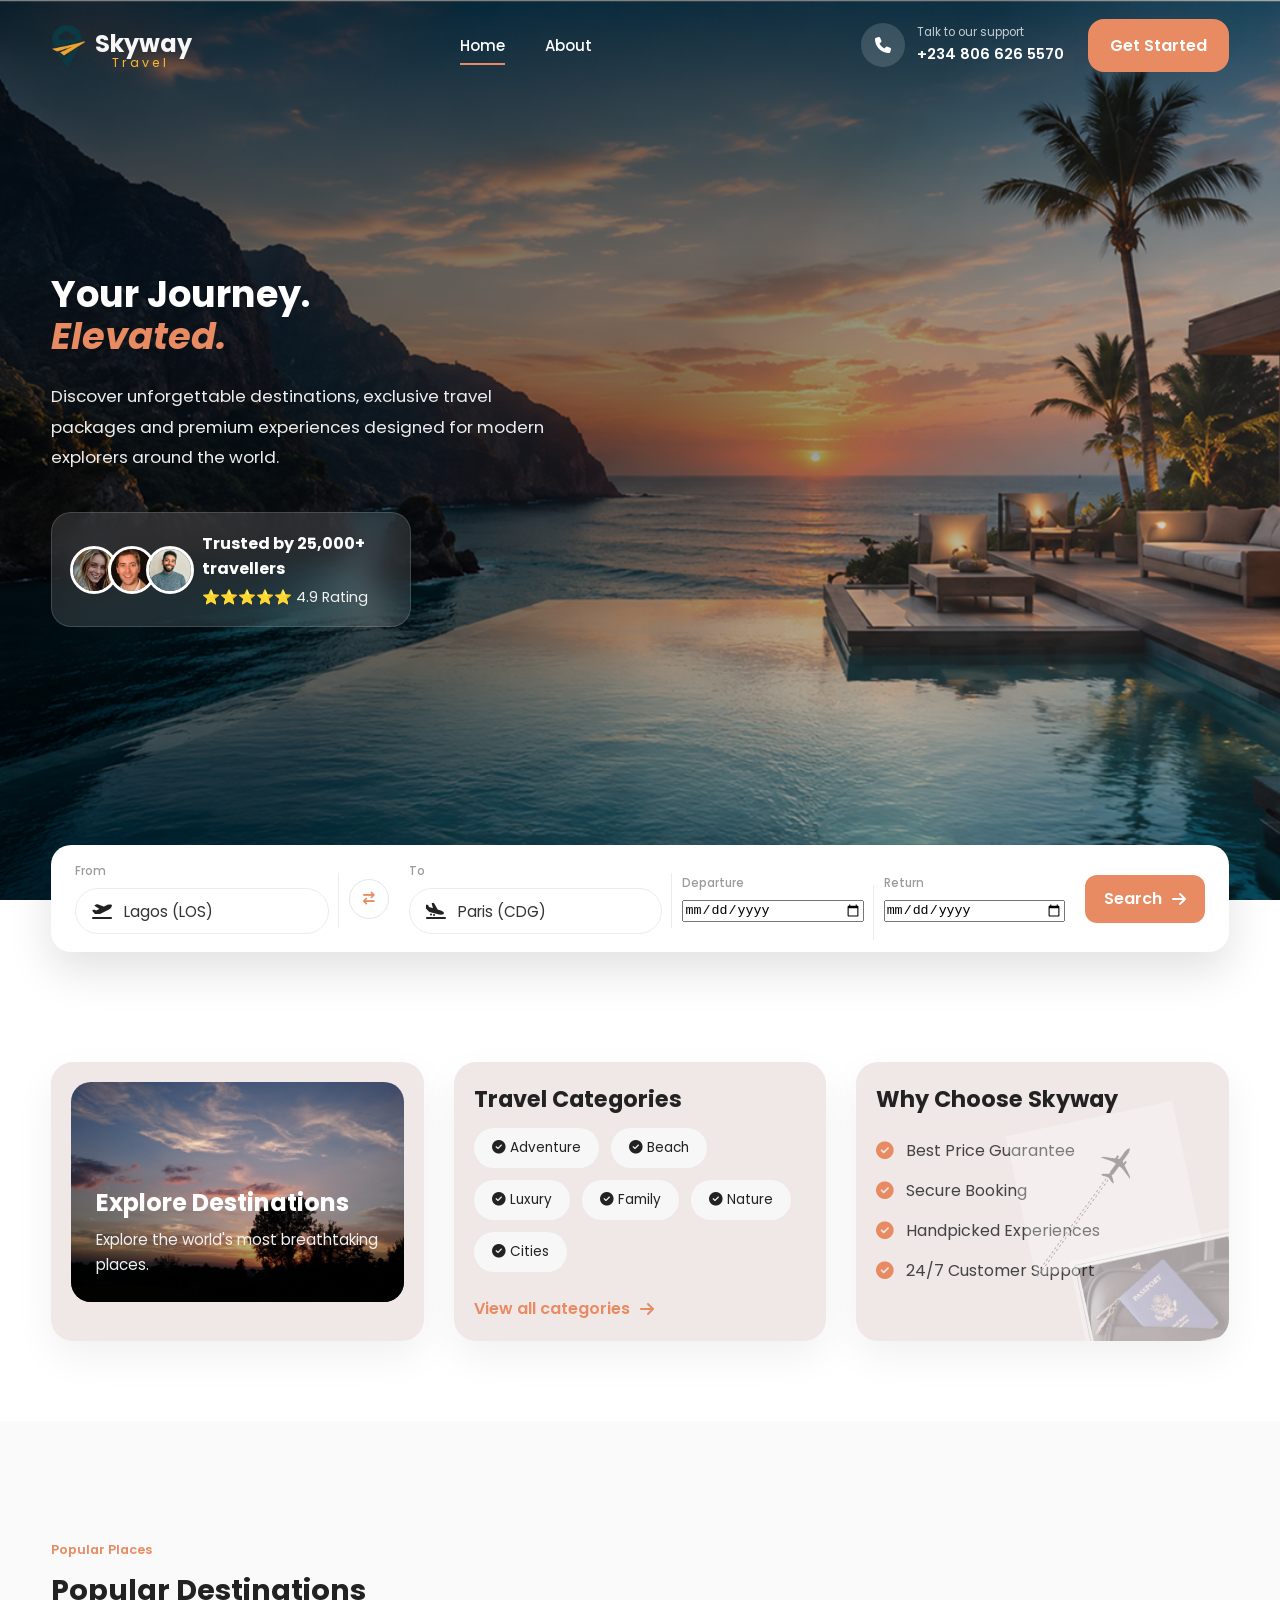
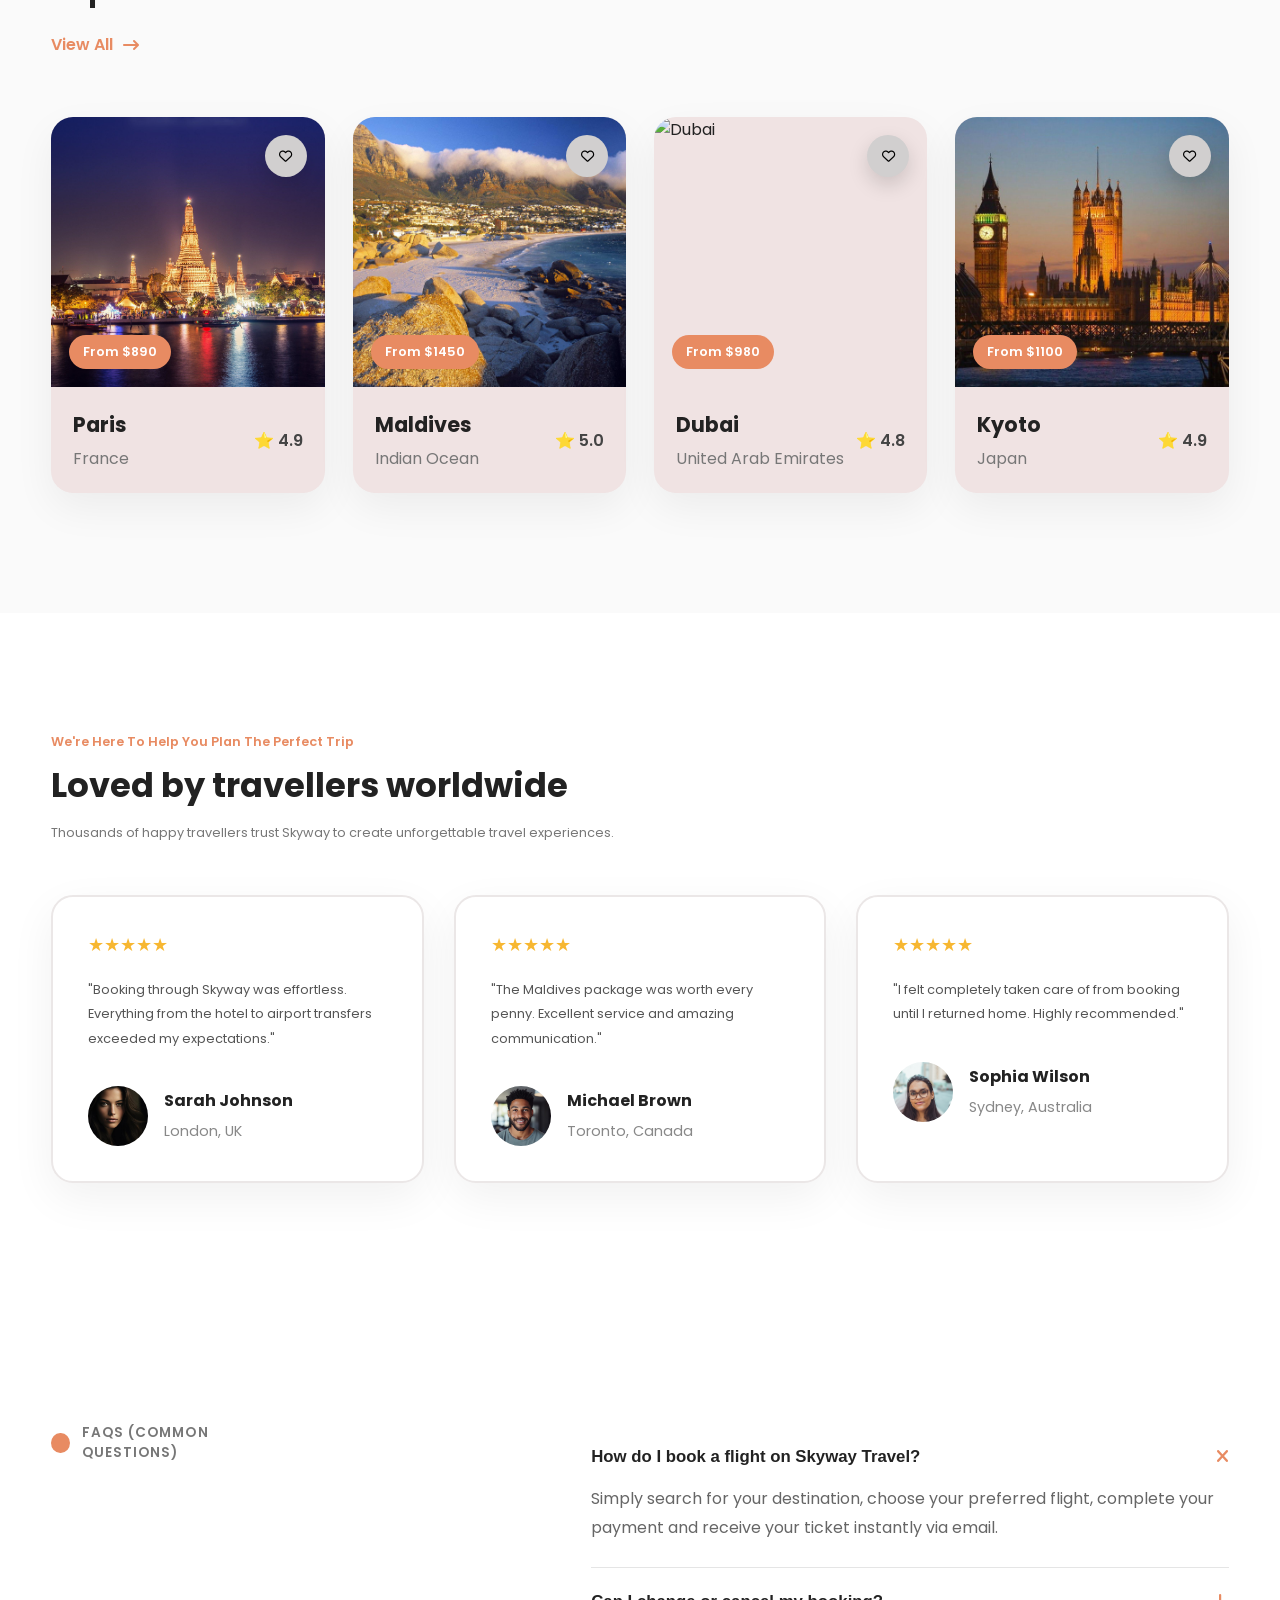
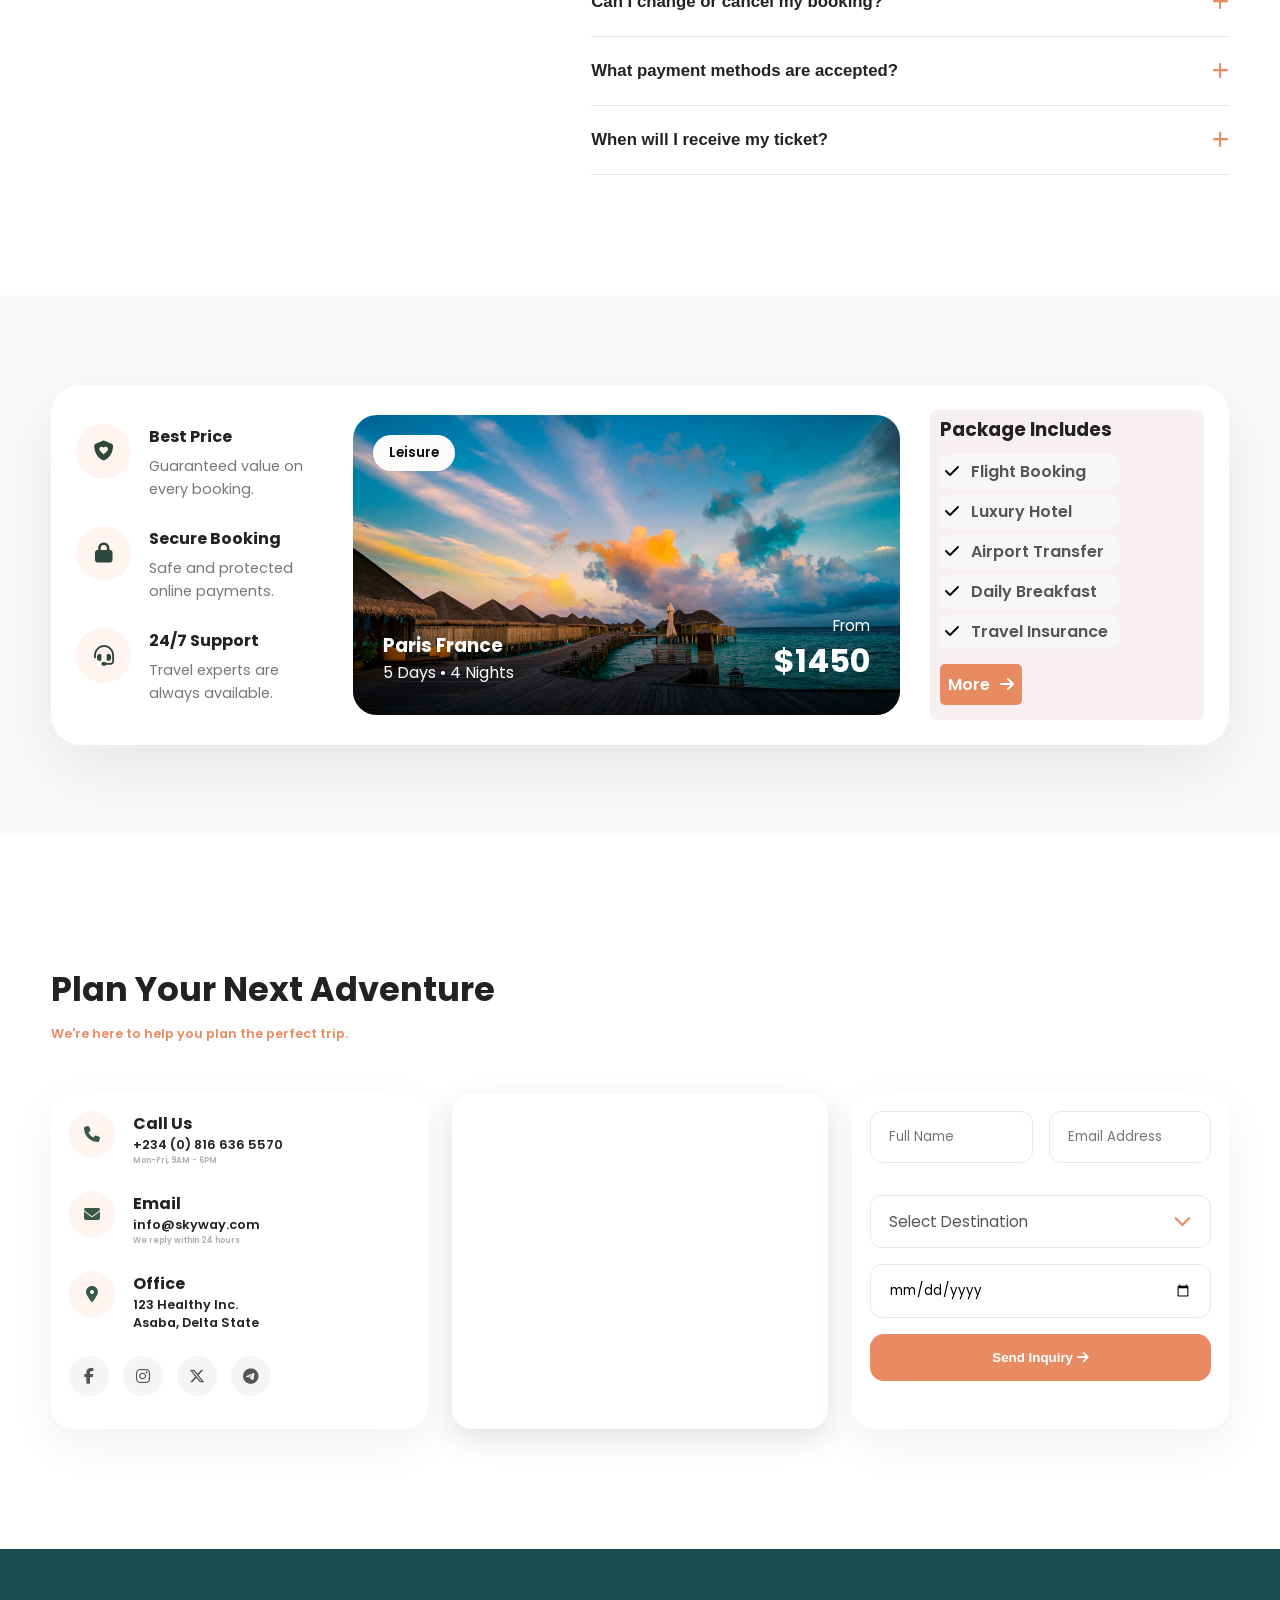
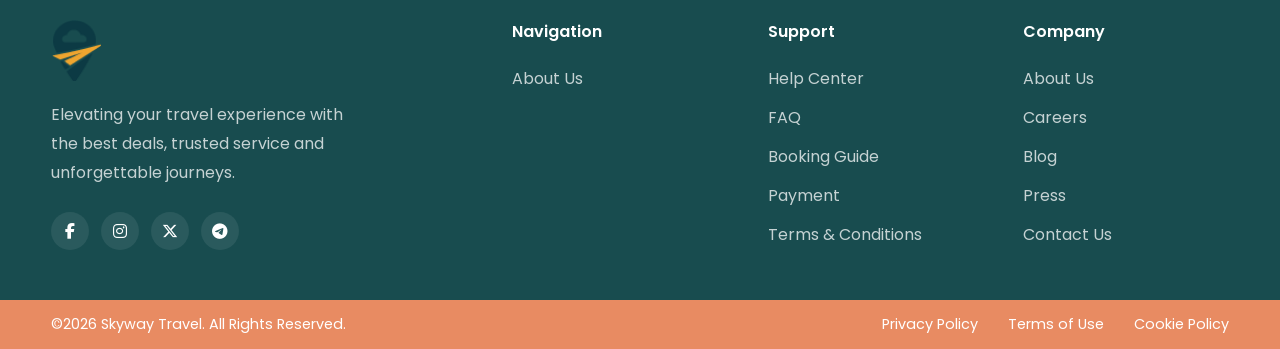
==== index.html @ add18718 "Update Skyway website" ====
<!DOCTYPE html>
<html lang="en">
<head>

    <meta charset="UTF-8">
    <meta name="viewport" content="width=device-width, initial-scale=1.0">

    <title>Skyway Travel</title>

    <!-- Google Font -->
    <link rel="preconnect" href="https://fonts.googleapis.com">
    <link rel="preconnect" href="https://fonts.gstatic.com" crossorigin>

    <link href="https://fonts.googleapis.com/css2?family=Poppins:wght@300;400;500;600;700;800&display=swap" rel="stylesheet">

    <!-- Font Awesome -->
    <link rel="stylesheet"
    href="https://cdnjs.cloudflare.com/ajax/libs/font-awesome/6.7.2/css/all.min.css"/>

    <link rel="stylesheet" href="CSS/style.css">
    <link rel="stylesheet" href="CSS/responsive.css">
    <link rel="stylesheet" href="CSS/animation.css">

</head>

<body>

<!-- ================= NAVBAR ================= -->

<header class="header">

    <div class="container navbar">

        <!-- Mobile Menu Button -->
        <button class="menu-btn" aria-label="Toggle navigation">

            <span></span>
            <span></span>
            <span></span>

        </button>

        <!-- Logo -->
        <a href="#" class="logo">

            <img src="asset/logo/logo.png" alt="Skyway Travel Logo">
            <h2>Skyway <span>Travel</span></h2>

        </a>

        <!-- Navigation -->
        <nav class="nav-links">

            <a href="#" class="active">Home</a>
            <a href="#">About</a>

        </nav>

        <!-- Right Side -->
        <div class="nav-right">

            <div class="phone">

                <div class="phone-icon">

                    <i class="fa-solid fa-phone"></i>

                </div>

                <div>

                    <small>Talk to our support</small>
                    <span>+234 806 626 5570</span>

                </div>

            </div>

            <a href="login.html" class="btn">Get Started</a>

        </div>

    </div>

</header>

<div class="menu-overlay"></div>

<!-- ================= HERO ================= -->

<section class="hero">


    <div class="container hero-content">

        <div class="hero-text">

            <h1>

                Your Journey.<br>

                <span><i>Elevated.</i></span>

            </h1>

            <p class="hero-description">

                Discover unforgettable destinations, exclusive travel
                packages and premium experiences designed for modern
                explorers around the world.

            </p>

            <!-- Rating Card -->

            <div class="rating-card">

                <div class="avatars">

                    <img src="asset/images/avatar1.jpg" alt="Traveller">

                    <img src="asset/images/avatar2.jpg" alt="Traveller">

                    <img src="asset/images/avatar3.jpg" alt="Traveller">

                </div>

                <div>

                    <h4>Trusted by 25,000+ travellers</h4>

                    <p>

                        ⭐⭐⭐⭐⭐ 4.9 Rating

                    </p>

                </div>

            </div>

        </div>

    </div>

</section>

<!--================ SEARCH CARD ================-->


<section class="booking-search">

    <div class="container">

        <div class="search-card">

            <!-- From -->

            <div class="search-field">

    <label for="from">From</label>

    <div class="select-wrapper">

        <i class="fa-solid fa-plane-departure"></i>

        <select id="from">

            <option>Lagos (LOS)</option>
            <option>Abuja (ABV)</option>
            <option>Port Harcourt (PHC)</option>
            <option>Accra (ACC)</option>

        </select>

    </div>

</div>

            <!-- Swap -->

            <button class="swap-btn" aria-label="Swap destinations">

                <i class="fa-solid fa-arrow-right-arrow-left"></i>

            </button>

            <!-- To -->

           <div class="search-field">

    <label for="to">To</label>

    <div class="select-wrapper">

        <i class="fa-solid fa-plane-arrival"></i>

        <select id="to">

            <option>Paris (CDG)</option>
            <option>Dubai (DXB)</option>
            <option>Maldives (MLE)</option>
            <option>London (LHR)</option>
            <option>Tokyo (HND)</option>

        </select>

    </div>

</div>

            <!-- Departure -->

            <div class="search-field">

                <label>Departure</label>

                <input type="date">

            </div>

            <!-- Return -->

            <div class="search-field">

                <label>Return</label>

                <input type="date">

            </div>

            
            <a href="search.html" class="search-btn">
             Search
             <i class="fa-solid fa-arrow-right"></i>
          </a>

        </div>

    </div>

</section>


<!--================ INFO CARDS =================-->

<section class="info-section">

    <div class="container">

        <div class="info-grid">

            <!-- Card 1 -->

    <article class="info-card">

    <div class="card-image">

        <img src="/asset/images/destination.jpg"
             alt="Explore Destinations">

        <div class="card-overlay">

            <h3>Explore Destinations</h3>

            <p>Explore the world's most breathtaking places.</p>

        </div>

    </div>

</article>

            <!-- Card 2 -->

            <div class="info-card">

                <h3>Travel Categories</h3>

                <!-- <p>

                    Find trips tailored to every travel style.

                </p> -->

                <div class="chips">

                    <span>
                        <i class="fa-solid fa-circle-check"></i>
                        Adventure
                    </span>

                    <span>
                        <i class="fa-solid fa-circle-check"></i>
                        Beach
                    </span>

                    <span>
                        <i class="fa-solid fa-circle-check"></i>
                        Luxury
                    </span>

                    <span>
                        <i class="fa-solid fa-circle-check"></i>
                        Family
                    </span>

                    <span>
                        <i class="fa-solid fa-circle-check"></i>
                        Nature
                    </span>

                    <span>
                        <i class="fa-solid fa-circle-check"></i>
                        Cities
                    </span>

                </div>

                <a href="#" class="view-all">

                    View all categories

                    <i class="fa-solid fa-arrow-right"></i>

                </a>

            </div>

            <!-- Card 3 -->

            <div class="info-card">

                <h3>Why Choose Skyway</h3>

                <ul>

                    <li>

                        <i class="fa-solid fa-circle-check"></i>

                        Best Price Guarantee

                    </li>

                    <li>

                        <i class="fa-solid fa-circle-check"></i>

                        Secure Booking

                    </li>

                    <li>

                        <i class="fa-solid fa-circle-check"></i>

                        Handpicked Experiences

                    </li>

                    <li>

                        <i class="fa-solid fa-circle-check"></i>

                        24/7 Customer Support

                    </li>

                </ul>

                <img
                    src="/asset/images/airolane.jpg"
                    alt="airplane"
                    class="plane-image">


                <img
                    src="/asset/images/passport.png"
                    alt="passport"
                    class="info-image">

            </div>

        </div>

    </div>

</section>

<!--================ POPULAR DESTINATIONS ================-->

<section class="destinations">

    <div class="container">

        <div class="section-header">

            <div>

                <p class="section-tag">
                    Popular Places
                </p>

                <h2>
                    Popular Destinations
                </h2>

            </div>

            <a href="#" class="view-all">

                View All

                <i class="fa-solid fa-arrow-right-long"></i>

            </a>

        </div>

        <div class="destination-grid">

            <!-- CARD 1 -->

            <div class="destination-card">

                <div class="destination-image">

                    <img src="asset/images/thailand.jpg" alt="Paris">

                    <button class="favorite">

                        <i class="fa-regular fa-heart"></i>

                    </button>

                    <span class="price">

                        From $890

                    </span>

                </div>

                <div class="destination-content">

                    <div>

                        <h3>Paris</h3>

                        <p>France</p>

                    </div>

                    <div class="rating">

                        ⭐ 4.9

                    </div>

                </div>

            </div>

            <!-- CARD 2 -->

            <div class="destination-card">

                <div class="destination-image">

                    <img src="asset/images/capetown.jpg" alt="Maldives">

                    <button class="favorite">

                        <i class="fa-regular fa-heart"></i>

                    </button>

                    <span class="price">

                        From $1450

                    </span>

                </div>

                <div class="destination-content">

                    <div>

                        <h3>Maldives</h3>

                        <p>Indian Ocean</p>

                    </div>

                    <div class="rating">

                        ⭐ 5.0

                    </div>

                </div>

            </div>

            <!-- CARD 3 -->

            <div class="destination-card">

                <div class="destination-image">

                    <img src="asset/images/dubai.jpg" alt="Dubai">

                    <button class="favorite">

                        <i class="fa-regular fa-heart"></i>

                    </button>

                    <span class="price">

                        From $980

                    </span>

                </div>

                <div class="destination-content">

                    <div>

                        <h3>Dubai</h3>

                        <p>United Arab Emirates</p>

                    </div>

                    <div class="rating">

                        ⭐ 4.8

                    </div>

                </div>

            </div>

            <!-- CARD 4 -->

            <div class="destination-card">

                <div class="destination-image">

                    <img src="asset/images/london.jpg" alt="Japan">

                    <button class="favorite">

                        <i class="fa-regular fa-heart"></i>

                    </button>

                    <span class="price">

                        From $1100

                    </span>

                </div>

                <div class="destination-content">

                    <div>

                        <h3>Kyoto</h3>

                        <p>Japan</p>

                    </div>

                    <div class="rating">

                        ⭐ 4.9

                    </div>

                </div>

            </div>

        </div>

    </div>

</section>

<!--================ TESTIMONIALS ================-->

<section class="testimonials">

    <div class="container">

        <div class="section-heading">

            <p class="section-tag">We're Here To Help You Plan The Perfect Trip

            </p>

            <h2>Loved by travellers worldwide</h2>

            <p class="section-description">

                Thousands of happy travellers trust Skyway to
                create unforgettable travel experiences.

            </p>

        </div>


        <div class="testimonial-grid">

            <!-- Card 1 -->

            <div class="testimonial-card">

                <div class="stars">

                    ★★★★★

                </div>

                <p class="review">

                    "Booking through Skyway was effortless.
                    Everything from the hotel to airport transfers
                    exceeded my expectations."

                </p>

                <div class="user">

                    <img src="asset/images/user1.jpg" alt="Sarah">

                    <div>

                        <h4>Sarah Johnson</h4>

                        <span>London, UK</span>

                    </div>

                </div>

            </div>

            <!-- Card 2 -->

            <div class="testimonial-card">

                <div class="stars">

                    ★★★★★

                </div>

                <p class="review">

                    "The Maldives package was worth every penny.
                    Excellent service and amazing communication."

                </p>

                <div class="user">

                    <img src="asset/images/user2.jpg" alt="Michael">

                    <div>

                        <h4>Michael Brown</h4>

                        <span>Toronto, Canada</span>

                    </div>

                </div>

            </div>

            <!-- Card 3 -->

            <div class="testimonial-card">

                <div class="stars">

                    ★★★★★

                </div>

                <p class="review">

                    "I felt completely taken care of from booking
                    until I returned home. Highly recommended."

                </p>

                <div class="user">

                    <img src="asset/images/user3.jpg" alt="Sophia">

                    <div>

                        <h4>Sophia Wilson</h4>

                        <span>Sydney, Australia</span>

                    </div>

                </div>

            </div>

        </div>

    </div>

</section>

<!--================ FAQ ================-->

<section class="faq">

    <div class="container">

        <div class="faq-wrapper">

            <!-- Left Side -->

            <div class="faq-left">

                <div class="faq-title">

                    <span class="faq-dot"></span>

                    <span>FAQs (COMMON QUESTIONS)</span>

                </div>

            </div>

            <!-- Right Side -->

            <div class="faq-right">

                <div class="faq-item active">

                    <button class="faq-question">

                        <span>How do I book a flight on Skyway Travel?</span>

                        <i class="fa-solid fa-xmark"></i>

                    </button>

                    <div class="faq-answer">

                        <p>
                            Simply search for your destination,
                            choose your preferred flight,
                            complete your payment and receive
                            your ticket instantly via email.
                        </p>

                    </div>

                </div>

                <div class="faq-item">

                    <button class="faq-question">

                        <span>Can I change or cancel my booking?</span>

                        <i class="fa-solid fa-plus"></i>

                    </button>

                    <div class="faq-answer">

                        <p>
                            Most bookings can be modified or
                            cancelled depending on the airline
                            or package selected.
                        </p>

                    </div>

                </div>

                <div class="faq-item">

                    <button class="faq-question">

                        <span>What payment methods are accepted?</span>

                        <i class="fa-solid fa-plus"></i>

                    </button>

                    <div class="faq-answer">

                        <p>
                            We accept Visa, Mastercard,
                            PayPal and secure bank transfers.
                        </p>

                    </div>

                </div>

                <div class="faq-item">

                    <button class="faq-question">

                        <span>When will I receive my ticket?</span>

                        <i class="fa-solid fa-plus"></i>

                    </button>

                    <div class="faq-answer">

                        <p>
                            Your booking confirmation and
                            e-ticket are usually sent
                            immediately after payment.
                        </p>

                    </div>

                </div>

            </div>

        </div>

    </div>

</section>

<!--================ PROMO PACKAGE =================-->

<section class="promo">

    <div class="container">

        <div class="promo-card">

            <!-- LEFT COLUMN -->

            <div class="promo-left">

                <div class="promo-item">

                    <div class="promo-icon">
                        <i class="fa-solid fa-shield-heart"></i>
                    </div>

                    <div>
                        <h4>Best Price</h4>
                        <p>Guaranteed value on every booking.</p>
                    </div>

                </div>

                <div class="promo-item">

                    <div class="promo-icon">
                        <i class="fa-solid fa-lock"></i>
                    </div>

                    <div>
                        <h4>Secure Booking</h4>
                        <p>Safe and protected online payments.</p>
                    </div>

                </div>

                <div class="promo-item">

                    <div class="promo-icon">
                        <i class="fa-solid fa-headset"></i>
                    </div>

                    <div>
                        <h4>24/7 Support</h4>
                        <p>Travel experts are always available.</p>
                    </div>

                </div>

            </div>

            <!-- CENTER -->

            <div class="promo-image">

                <img src="asset/images/maldives.jpg"
                     alt="Luxury Maldives Resort">

                <span class="promo-badge">
                     Leisure
                </span>

                <div class="promo-overlay">

                    <div>

                        <h3>Paris France</h3>

                        <span>5 Days • 4 Nights</span>

                    </div>

                    <div class="promo-price">

                        From

                        <strong>$1450</strong>

                    </div>

                </div>

            </div>

            <!-- RIGHT -->

            <div class="promo-right">

                <h3>Package Includes</h3>

                <div class="service">

                    <i class="fa-solid fa-check"></i>

                    Flight Booking

                </div>

                <div class="service">

                    <i class="fa-solid fa-check"></i>

                    Luxury Hotel

                </div>

                <div class="service">

                    <i class="fa-solid fa-check"></i>

                    Airport Transfer

                </div>

                <div class="service">

                    <i class="fa-solid fa-check"></i>

                    Daily Breakfast

                </div>

                <div class="service">

                    <i class="fa-solid fa-check"></i>

                    Travel Insurance

                </div>

                <a href="#" class="promo-btn">

                    More

                    <i class="fa-solid fa-arrow-right"></i>

                </a>

            </div>

        </div>

    </div>

</section>

<!--================ CONTACT =================-->

<section class="contact">

    <div class="container">

        <div class="section-heading">

            <h2>
                Plan Your Next Adventure
            </h2>

            <p class="section-tag">
                We're here to help you plan the perfect trip.
            </p>

        </div>

        <div class="contact-grid">

            <!-- Contact Card -->

            <div class="contact-card">

                <div class="contact-item">

                    <i class="fa-solid fa-phone"></i>

                    <div>

                        <h4>Call Us</h4>

                        <p>+234 (0) 816 636 5570 <br><span class="call-span">Mon-Fri, 9AM - 6PM</span></p>

                    </div>

                </div>

                <div class="contact-item">

                    <i class="fa-solid fa-envelope"></i>

                    <div>

                        <h4>Email</h4>

                        <p>info@skyway.com <br><span class="email-span">
                            We reply within 24 hours
                        </span></p>

                    </div>

                </div>

                <div class="contact-item">

                    <i class="fa-solid fa-location-dot"></i>

                    <div>

                        <h4>Office</h4>

                        <p>
                            123 Healthy Inc.<br>
                            Asaba, Delta State
                        </p>

                    </div>

                </div>

                <div class="social-links">

                    <a href="#"><i class="fab fa-facebook-f"></i></a>

                    <a href="#"><i class="fab fa-instagram"></i></a>

                    <a href="#"><i class="fab fa-x-twitter"></i></a>

                    <a href="#"><i class="fab fa-telegram"></i></a>

                </div>

            </div>

<div class="map-card">
    <iframe src="https://www.google.com/maps/embed?pb=!1m18!1m12!1m3!1d3035.312512340345!2d7.493151573562702!3d6.459455293532075!2m3!1f0!2f0!3f0!3m2!1i1024!2i768!4f13.1!3m3!1m2!1s0x1044a3c765c97321%3A0xc41dd720f99cf06a!2sShoprite%20Enugu!5e1!3m2!1sen!2sng!4v1785820000784!5m2!1sen!2sng" width="600" height="450" style="border:0;" allowfullscreen="" loading="lazy" referrerpolicy="strict-origin-when-cross-origin">
    </iframe>
</div>

            <!-- Form -->

            <div class="form-card">

                <form>

                    <div class="input-group">

                        <input
                            type="text"
                            placeholder="Full Name">

                        <input
                            type="email"
                            placeholder="Email Address">

                    </div>

                    <select name="destination" id="destination">

    <option value="" selected disabled>
        Select Destination
    </option>

    <option value="maldives">Maldives</option>
    <option value="paris">Paris, France</option>
    <option value="dubai">Dubai, UAE</option>
    <option value="bali">Bali, Indonesia</option>
    <option value="santorini">Santorini, Greece</option>
    <option value="kyoto">Kyoto, Japan</option>
    <option value="cape-town">Cape Town, South Africa</option>
    <option value="new-york">New York, USA</option>

</select>

                    <input
                        type="date">

                    <button>

                        Send Inquiry

                        <i class="fa-solid fa-arrow-right"></i>

                    </button>

                </form>

            </div>

        </div>

    </div>

</section>

<!--================ FOOTER ================-->

<footer class="footer">

    <div class="container">

        <div class="footer-grid">

            <!-- Logo -->

            <div class="footer-about">

                <img
                    src="asset/logo/logo.png"
                    alt="Skyway Travel Logo"
                    class="footer-logo">

                <p>
                    Elevating your travel experience with the best
                    deals, trusted service and unforgettable journeys.
                </p>

                <div class="footer-social">

                    <a href="#"><i class="fab fa-facebook-f"></i></a>

                    <a href="#"><i class="fab fa-instagram"></i></a>

                    <a href="#"><i class="fab fa-x-twitter"></i></a>

                    <a href="#"><i class="fab fa-telegram"></i></a>

                </div>

            </div>

            <!-- Navigation -->

            <div>

                <h4>Navigation</h4>

                <ul>

                    <li><a href="#">About Us</a></li>

                </ul>

            </div>

            <!-- Support -->

            <div>

                <h4>Support</h4>

                <ul>

                    <li><a href="#">Help Center</a></li>

                    <li><a href="#">FAQ</a></li>

                    <li><a href="#">Booking Guide</a></li>

                    <li><a href="#">Payment</a></li>

                    <li><a href="#">Terms & Conditions</a></li>

                </ul>

            </div>

            <!-- Company -->

            <div>

                <h4>Company</h4>

                <ul>

                    <li><a href="#">About Us</a></li>

                    <li><a href="#">Careers</a></li>

                    <li><a href="#">Blog</a></li>

                    <li><a href="#">Press</a></li>

                    <li><a href="#">Contact Us</a></li>

                </ul>

            </div>

        </div>

    </div>

    <!-- Bottom Bar -->

    <div class="footer-bottom">

        <div class="container footer-bottom-content">

            <p>©2026 Skyway Travel. All Rights Reserved.</p>

            <div class="footer-links">

                <a href="#">Privacy Policy</a>

                <a href="#">Terms of Use</a>

                <a href="#">Cookie Policy</a>

            </div>

        </div>

    </div>

</footer>

<script src="JS/app.js"></script>
<script src="JS/navbar.js"></script>

</body>
</html>
---- CSS/style.css ----
/* ===============================
   GOOGLE FONT & RESET
================================== */

*{
    margin:0;
    padding:0;
    box-sizing:border-box;
}

html{
    scroll-behavior:smooth;
}

body{
    font-family:'Poppins',sans-serif;
    color:#222;
    background:#fff;
}

img{
    max-width:100%;
    display:block;
}

a{
    text-decoration:none;
    color:inherit;
}

ul{
    list-style:none;
}


/* ===============================
   VARIABLES
================================== */

:root{

    --primary:#E88B62;

    --dark:#184C4F;

    --text:#222;

    --grey:#777;

    --light:#F7F7F7;

    --white:#fff;

    --radius:18px;

    --amber:#F7B731;

    --shadow:
    0 15px 40px rgba(0,0,0,.08);

}

/* ===============================
   CONTAINER
================================== */

.container{

    width:min(1200px,92%);

    margin:auto;

}

/*==============================
HEADER
==============================*/

.header{

    position:fixed;
    top:0;
    left:0;
    width:100%;
    z-index:1000;
    transition:.35s ease;

}

.navbar{

    height:90px;

    display:flex;

    align-items:center;

    justify-content:space-between;

}

.logo{

    display:flex;

    align-items:center;

    max-width:160px;

    gap:10px;

}

.logo img{

    height:42px;

    display:block;

}

.logo h2{

    font-size:1.5rem;

    font-weight:700;

    color:var(--light);

}

.logo h2 span{

    color:var(--amber);
    font-size:.78rem;
    display:block;
    margin:-7px;
    font-weight:400;
    margin-left:17px;
    letter-spacing:3px;

}

.nav-links{

    display:flex;

    align-items:center;

    gap:40px;

}

.nav-links a{

    position:relative;

    color:#fff;

    font-size:15px;

    font-weight:500;

    transition:.3s;

}

.nav-links a::after{

    content:"";

    position:absolute;

    left:0;

    bottom:-8px;

    width:0;

    height:2px;

    background:var(--primary);

    transition:.35s;

}

.nav-links a:hover::after,
.nav-links a.active::after{

    width:100%;

}

.nav-right{

    display:flex;

    align-items:center;

    gap:24px;

}

.phone{

    display:flex;

    align-items:center;

    gap:12px;

    color:#fff;

}

.phone-icon{

    width:44px;

    height:44px;

    border-radius:50%;

    display:grid;

    place-items:center;

    background:rgba(255,255,255,.15);

}

.phone small{

    display:block;

    font-size:.72rem;

    opacity:.75;

}

.phone span{

    font-size:.92rem;

    font-weight:600;

}

.btn{

    display:inline-flex;

    align-items:center;

    justify-content:center;

    padding:14px 22px;

    border-radius:16px;

    background:var(--primary);

    color:#fff;

    font-weight:600;

    transition:.35s;

}

.btn:hover{

    transform:translateY(-3px);

    box-shadow:0 12px 25px rgba(232,139,98,.35);

}

.menu-btn{

    display:none;

}

.header.scrolled{

    background:#fff;

    box-shadow:0 10px 30px rgba(0,0,0,.08);

}

/*==============================
MOBILE MENU BUTTON
==============================*/

.menu-btn{

    display:none;

    width:44px;

    height:44px;

    border:none;

    background:transparent;

    cursor:pointer;

    flex-direction:column;

    justify-content:center;

    gap:6px;

    padding:0;

    z-index:1100;

}

.menu-btn span{

    width:26px;

    height:2.5px;

    background:#6b6969;

    border-radius:10px;

    transition:.35s ease;

}

/*==============================
OVERLAY
==============================*/

.menu-overlay{

    position:fixed;

    inset:0;

    background:rgba(0,0,0,.45);

    opacity:0;

    visibility:hidden;

    transition:.35s ease;

    z-index:998;

}

.menu-overlay.active{

    opacity:1;

    visibility:visible;

}

body.menu-open{

    overflow:hidden;

}

.header.scrolled{

    background:#c4c1c1;

    box-shadow:0 8px 30px rgba(0,0,0,.08);

}

.header.scrolled .nav-links a{

    color:#222;

}

.header.scrolled .phone{

    color:#222;

}

.header.scrolled .menu-btn span{

    background:#222;

}

/* ===============================
   HERO
================================== */

.hero{

    position:relative;

    min-height:100vh;

    background:url("../asset/images/background.png") center/cover;

    display:flex;

    align-items:center;

} 

.overlay{

    position:absolute;

    inset:0;

    background:
    linear-gradient(
    to right,
    rgba(0,0,0,.72),
    rgba(0,0,0,.30)
    );

}

.hero-content{

    position:relative;

    z-index:2;

}

.hero-text{

    width:580px;

    color:white;

}


.hero h1{

    font-size:2.3rem;

    line-height:1.15;

    margin-bottom:24px;

    font-weight:700;

}

.hero h1 span{

    color:var(--primary);

}

.hero-description{

    width:90%;

    font-size:1.05rem;

    color:#ededed;

    margin-bottom:40px;

    line-height:1.8;

}

.rating-card{

    width:360px;

    display:flex;

    align-items:center;

    gap:45px;

    padding:18px;

    border-radius:20px;

    background:rgba(255,255,255,.12);

    backdrop-filter:blur(15px);

    border:1px solid rgba(255,255,255,.15);

}

.avatars{

    display:flex;

}

.avatars img{

    width:48px;

    height:48px;

    border-radius:50%;

    object-fit:cover;

    border:3px solid white;

    margin-right:-10px;

}

.rating-card h4{

    font-size:1rem;

    margin-bottom:6px;

}

.rating-card p{

    color:#f2f2f2;

    font-size:.9rem;

}

/*==============================
SEARCH CARD
===============================*/


.booking-search{

    margin-top:-55px;

    position:relative;

    z-index:20;

}

.search-card{

    background:#fff;

    border-radius:20px;

    padding:18px 24px;

    display:grid;

    grid-template-columns:1.4fr auto 1.4fr 1fr 1fr auto;

    align-items:center;

    gap:20px;

    box-shadow:0 18px 45px rgba(0,0,0,.12);

}

.search-field{

    display:flex;

    flex-direction:column;

    gap:8px;

    position:relative;

}

.search-field label{

    font-size:.72rem;

    color:#9a9a9a;

    font-weight:500;

}

.select-wrapper{

    display:flex;

    align-items:center;

    gap:12px;

    height:46px;

    padding:0 16px;

    border:1px solid #ECECEC;

    border-radius:999px;

    background:#fff;

}

.select-wrapper select{

    width:100%;

    border:none;

    outline:none;

    background:transparent;

    font-family:'Poppins',sans-serif;

    font-size:.95rem;

    cursor:pointer;

    color:#333;

    appearance:none;

}

.date-input{

    width:100%;

    height:46px;

    border:none;

    outline:none;

    font-family:'Poppins',sans-serif;

    font-size:.95rem;

    background:transparent;

    color:#333;

}

.select-wrapper:hover,
.select-wrapper:focus-within{

    border-color:var(--primary);

}

.search-btn:hover{

    transform:translateY(-3px);

    box-shadow:0 12px 30px rgba(232,139,98,.35);

}

.swap-btn{

    width:40px;

    height:40px;

    border-radius:50%;

    border:1px solid #E5E5E5;

    background:#fff;

    color:var(--primary);

    cursor:pointer;

    transition:.3s;

}

.swap-btn:hover{

    transform:rotate(180deg);

}

.search-btn{

    width:120px;

    height:48px;

    border:none;

    border-radius:12px;

    background:var(--primary);

    color:#fff;

    font-weight:600;

    display:flex;

    justify-content:center;

    align-items:center;

    gap:10px;

    cursor:pointer;

    transition:.3s;

}

.search-btn:hover{

    transform:translateY(-2px);

}

.search-field:not(:last-of-type)::after{

    content:"";

    position:absolute;

    right:-10px;

    top:10px;

    width:1px;

    height:55px;

    background:#ECECEC;

}
/*==============================
INFO SECTION
===============================*/

.info-section{

    padding:110px 0 80px;

    background:#fff;

}

.info-grid{

    display:grid;

    grid-template-columns:repeat(3,minmax(0,1fr));

    gap:30px;

}

/* CARDS */
.info-card{

    position: relative;
    overflow: hidden;

    background:#f0e7e7;

    border-radius:22px;

    padding:20px;

    box-shadow:0 15px 40px rgba(0,0,0,.06);

    transition:.35s;

    display:flex;

    flex-direction:column;

}

/* hover */
.info-card:hover{

    transform:translateY(-6px);

    box-shadow:0 30px 60px rgba(0,0,0,.08);

} 

/* IMAGE */
/* Heading */

 .info-card h3{

    font-size:1.4rem;

    margin-bottom:12px;

    color:var(--text);

} 

.info-image{
    position: absolute;
    bottom: -15px;
    right: -20px;

    width: 170px;
    opacity: .30;
    transform: rotate(-12deg);
}

.plane-image{
    position: absolute;
    bottom: 80px;
    right: 40px;

    width: 170px;
    opacity: .30;
    transform: rotate(-12deg);
}

/* paragraph */


.card-image{

    position:relative;

    overflow:hidden;

    border-radius:20px;

    height:220px;

}

.card-image img{

    width:100%;

    height:100%;

    object-fit:cover;

    transition:.5s;

}

.info-card:hover .card-image img{

    transform:scale(1.08);

}

.card-overlay{

    position:absolute;

    left:0;

    bottom:0;

    width:100%;

    padding:25px;

    color:white;

    background:linear-gradient(
        to top,
        rgba(0,0,0,.75),
        rgba(0,0,0,.15),
        transparent
    );

}

.card-overlay h3{

    font-size:1.5rem;

    margin-bottom:8px;

    color:white;

}

.card-overlay p{

    color:#f1f1f1;

    font-size:.95rem;

    line-height:1.6;

    margin:0;

}

.chips{

    display:flex;

    flex-wrap:wrap;
    align-content:flex-start;

    gap:12px;

    margin-bottom:24px;
}
/* Category Chips */

.chips span{

    background:#F7F7F7;

    padding:10px 18px;

    border-radius:999px;

    font-size:.85rem;

    transition:.3s;
}

.chips span:hover{

    background:var(--primary);

    color:white;
}

/* View All  */

.view-all{

    margin-top:auto;

    color:var(--primary);

    font-weight:600;

    display:flex;

    align-items:center;

    gap:10px;
}

/* Checklist */

.info-card ul{

    display:flex;

    flex-direction:column;

    gap:15px;

    margin-top:10px;
}

.info-card li{

    display:flex;

    align-items:center;

    gap:12px;

    color:#444;
}

.info-card li i{

    color:var(--primary);

    font-size:1.1rem;
}

/* POPULAR DESTINATIONS */

.destinations{

padding:120px 0;

background:#fafafa;

}

.section-header{

display:flex;

justify-content:space-between;

align-items:end;

margin-bottom:60px;

}

.section-tag{

color:var(--primary);

font-weight:600;

margin-bottom:10px;

}

.section-header h2{

font-size:2.7rem;

font-weight:700;

}

.destination-grid{

display:grid;

grid-template-columns:repeat(4,1fr);

gap:28px;

}

.destination-card{

background:rgb(240, 227, 227);

border-radius:22px;

overflow:hidden;

box-shadow:0 15px 40px rgba(0,0,0,.06);

transition:.4s;

}

.destination-image{

position:relative;

height:270px;

overflow:hidden;

}

.destination-image img{

width:100%;

height:100%;

object-fit:cover;

transition:.5s;

}

.destination-card:hover img{

transform:scale(1.08);

}

.destination-card:hover{

transform:translateY(-8px);

}

.favorite{

position:absolute;

top:18px;

right:18px;

width:42px;

height:42px;

border:none;

border-radius:50%;

background:rgb(209, 207, 207);

cursor:pointer;

box-shadow:0 8px 20px rgba(0,0,0,.15);

}

.price{

position:absolute;

left:18px;

bottom:18px;

background:var(--primary);

padding:8px 14px;

border-radius:30px;

color:white;

font-size:.8rem;

font-weight:600;

}

.destination-content{

display:flex;

justify-content:space-between;

align-items:center;

padding:22px;

}

.destination-content h3{

font-size:1.3rem;

margin-bottom:6px;

}

.destination-content p{

color:#777;

}

.rating{

font-weight:600;

color:#444;

}

/* TESTIMONIALS */

.testimonials{

    padding:120px 0;

    background:white;

}

.section-heading{
    max-width:650px;
    margin-bottom:50px;

}

.section-tag {
    font-size: 0.8rem;
}

.section-heading h2{

    font-size:2.1rem;

    margin:10px 0;

}

.section-description{

    color:#777;
    font-size: 0.8rem;
    line-height:1.5rem;

}

.testimonial-grid{

    display:grid;

    grid-template-columns:repeat(3,1fr);

    gap:30px;

}

.testimonial-card{

    background:white;
    border: 2px solid rgb(235, 231, 231);

    padding:35px;

    border-radius:22px;

    box-shadow:0 15px 45px rgba(0,0,0,.06);

    transition:.35s;

}

.testimonial-card:hover{

    transform:translateY(-10px);

}

.stars{

    color:#f7b731;

    font-size:1.1rem;

    margin-bottom:20px;

}

.review{

    color:#555;
    font-size: 0.8rem;
    line-height:1.9;

    margin-bottom:35px;

}

.user{

    display:flex;

    align-items:center;

    gap:16px;

}

.user img{

    width:60px;

    height:60px;

    border-radius:50%;

    object-fit:cover;

}

.user h4{

    margin-bottom:5px;

}

.user span{

    color:#888;

    font-size:.9rem;

}

/*==============================
FAQ
===============================*/

.faq{

    padding:120px 0;

    background:#fff;

}

.faq-wrapper{

    display:grid;

    grid-template-columns:240px 1fr;

    gap:300px;

    align-items:start;

}

.faq-title{

    display:flex;

    align-items:center;

    gap:12px;

    font-size:.85rem;

    font-weight:600;

    color:#777;

    letter-spacing:.08em;

    text-transform:uppercase;

}

.faq-dot{

    width:20px;

    height:20px;

    border-radius:50%;

    background:var(--primary);

}

.faq-right{

    width:100%;


}


.faq-item{

    border-bottom:1px solid #E5E5E5;

    padding:24px 0;

}

.faq-question{

    width:100%;

    display:flex;

    justify-content:space-between;

    align-items:center;

    border:none;

    background:none;

    cursor:pointer;

    font-size:1.05rem;

    font-weight:600;

    color:#222;

    padding:0;

}

.faq-question i{

    color:var(--primary);

    font-size:18px;

    transition:.3s;

}

.faq-answer{

    max-height:0;

    overflow:hidden;

    transition:max-height .35s ease;

}

.faq-answer p{

    margin-top:18px;

    color:#666;

    line-height:1.8;

    max-width:700px;

}

.faq-item.active .faq-answer{

    max-height:180px;

}



/*==============================
PROMO PACKAGE
===============================*/

.promo{

    padding:90px 0;

    background:#fafafa;

}

.promo-card{

    background:#fff;

    border-radius:30px;

    padding:25px;

    display:grid;

    grid-template-columns:.9fr 2fr 1fr;

    gap:30px;

    box-shadow:0 25px 70px rgba(0,0,0,.08);

    align-items:center;

}

.promo-left{

    display:flex;

    flex-direction:column;

    gap:25px;

}

.promo-item{

    display:flex;

    gap:18px;

    align-items:flex-start;

}

.promo-icon{

    width:55px;

    height:55px;

    border-radius:50%;

    background:#FFF4EF;

    color: rgb(46, 71, 61);

    display:flex;

    justify-content:center;

    align-items:center;

    font-size:20px;

    flex-shrink:0;

}

.promo-item h4{

    margin-bottom:6px;

    font-size:1rem;

}

.promo-item p{

    color:#777;

    font-size:.9rem;

    line-height:1.6;

}

.promo-image{

    position:relative;

    overflow:hidden;

    border-radius:24px;

    height:300px;

}

.promo-image img{

    width:100%;

    height:100%;

    object-fit:cover;

    transition:.6s;

}

.promo-card:hover .promo-image img{

    transform:scale(1.08);

}

.promo-badge{

    position:absolute;
    top:20px;
    left:20px;
    background: rgb(254, 251, 251);
    color:rgb(13, 12, 12);
    padding:8px 16px;
    border-radius:30px;
    font-size:.85rem;
    font-weight:600;

}

.promo-overlay{

    position:absolute;
    left:0;
    bottom:0;
    width:100%;
    padding:30px;
    color:white;
    display:flex;
    justify-content:space-between;
    align-items:end;
    background:linear-gradient(
        to top,
        rgba(0,0,0,.78),
        transparent
    );

}

.promo-price{
    text-align:right;

    font-size:.95rem;

}

.promo-price strong{

    display:block;

    font-size:2rem;
}

.promo-right h3{
    margin-bottom:10px;
}

.promo-right {
    background: #f8f0f0;
    padding: 5px 10px;
    border-radius: 8px;
}

.service{
    display:flex;
    align-items:center;
    gap:12px;
    margin-bottom:5px;
    color:#555;
    font-weight: 600;
    background: #F7F7F7;
    padding: 5px 5px;
    border-radius: 12px;
    max-width: 180px;
}

.service i{

    color: black;
    font-weight: 600;

}

.promo-btn{

    display:inline-flex;
    align-items:center;
    gap:10px;
    margin-top: 10px;
    margin-bottom: 10px;
    padding:8px;
    border-radius:5px;
    background:var(--primary);
    color:white;
    font-weight:600;
    transition:.35s;

}

.promo-btn:hover{

    transform:translateY(-4px);

}

/* CONTACT */

.contact{

    padding:120px 0;

    background:#fff;

}

.contact-grid{

    display:grid;

    grid-template-columns:repeat(3,1fr);

    gap:24px;

}

.contact-card,
.map-card,
.form-card{

    background:#fff;

    border-radius:22px;

    padding:18px;

    box-shadow:0 15px 45px rgba(0,0,0,.06);

}

.contact-item{

    display:flex;

    gap:18px;

    margin-bottom:24px;

}

.contact-item p{

    font-size: 0.8rem;
    font-weight: 600;

}

.contact-item i{

    width:46px;

    height:46px;

    border-radius:50%;

    background:#FFF4EF;

    color: rgb(57, 88, 77);

    display:flex;

    justify-content:center;

    align-items:center;

}

.call-span, .email-span{

    font-size: 0.5rem;
    color: #b2acac;
    display: block;
    margin-top: 1px;
}

.social-links{

    display:flex;

    gap:14px;

    margin-top:20px;

}

.social-links a{

    width:40px;

    height:40px;

    border-radius:50%;

    background:#f5f5f5;

    display:flex;

    justify-content:center;

    align-items:center;

    color:#555;

    transition:.3s;

}

.social-links a:hover{

    background:var(--primary);

    color:white;

}

.map-card{
    width:100%;
    border-radius:20px;
    overflow:hidden;
    box-shadow:0 10px 30px rgba(0,0,0,.12);
}

.map-card iframe{
    width:100%;
    height:300px;
    border:none;
    display:block;
}


.input-group{

    display:grid;

    grid-template-columns:1fr 1fr;

    gap:16px;

    margin-bottom:16px;

}

.form-card input{

    width:100%;

    padding:15px 18px;

    border:1px solid #e8e8e8;

    border-radius:12px;

    margin-bottom:16px;

    font-family:'Poppins',sans-serif;

}

.form-card select{

    width:100%;

    padding:15px 18px;

    border:1px solid #e8e8e8;

    border-radius:12px;

    margin-bottom:16px;

    font-family:'Poppins',sans-serif;

    font-size:0.95rem;

    color:#555;

    background:#fff;

    cursor:pointer;

    outline:none;

    transition:.3s;

}

.form-card input:focus,
.form-card select:focus{

    border-color:var(--primary);

    box-shadow:0 0 0 4px rgba(232,139,98,.15);

}


.form-card select{

    appearance:none;
    -webkit-appearance:none;
    -moz-appearance:none;

    background:
        url("data:image/svg+xml,%3Csvg xmlns='http://www.w3.org/2000/svg' width='18' height='18' fill='%23E88B62' viewBox='0 0 16 16'%3E%3Cpath d='M1.5 5.5l6 6 6-6' stroke='%23E88B62' stroke-width='2' fill='none' stroke-linecap='round' stroke-linejoin='round'/%3E%3C/svg%3E")
        no-repeat right 18px center;

    padding-right:50px;

}

.form-card button{

    width:100%;

    border:none;

    padding:16px;

    border-radius:14px;

    background:var(--primary);

    color:white;

    font-weight:600;

    cursor:pointer;

    transition:.35s;

}

.form-card button:hover{

    transform:translateY(-3px);

}

/*==============================
FOOTER
===============================*/

.footer{

    background:#184C4F;

    color:#fff;

    padding-top:70px;

}

.footer-grid{

    display:grid;

    grid-template-columns:2fr 1fr 1fr 1fr;

    gap:50px;

    padding-bottom:50px;

}

.footer-logo{

    width:50px;

    margin-bottom:20px;

}

.footer-about p{

    color:rgba(255,255,255,.75);

    line-height:1.8;

    margin-bottom:25px;

    max-width:300px;

}

.footer h4{

    margin-bottom:22px;

    font-size:1rem;

    font-weight:600;

}

.footer ul{

    display:flex;

    flex-direction:column;

    gap:14px;

}

.footer ul li a{

    color:rgba(255,255,255,.75);

    transition:.3s;

}

.footer ul li a:hover{

    color:var(--primary);

}

.footer-social{

    display:flex;

    gap:12px;

}

.footer-social a{

    width:38px;

    height:38px;

    border-radius:50%;

    background:rgba(255,255,255,.08);

    display:flex;

    justify-content:center;

    align-items:center;

    color:#fff;

    transition:.3s;

}

.footer-social a:hover{

    background:var(--primary);

}

.footer-bottom{

    background:var(--primary);

    padding:14px 0;

}

.footer-bottom-content{

    display:flex;

    justify-content:space-between;

    align-items:center;

}

.footer-bottom p{

    color:white;

    font-size:.9rem;

}

.footer-links{

    display:flex;

    gap:30px;

}

.footer-links a{

    color:white;

    font-size:.9rem;

}
---- CSS/responsive.css ----
@media(max-width:768px){

    /* Show Hamburger */

    .menu-btn{

        display:flex;

    }

    /* Hide Desktop Right */

    .nav-right{

        display:none;

    }

    /* Center Logo */

    .logo{

        margin:auto;

    }

    /* Mobile Sidebar */

    .nav-links{

        position:fixed;

        top:0;

        left:-100%;

        width:280px;

        height:100vh;

        background:#f7e9e9;

        display:flex;

        flex-direction:column;

        align-items:flex-start;

        gap:28px;

        padding:120px 35px;

        transition:left .35s ease;

        z-index:999;

        box-shadow:12px 0 40px rgba(0,0,0,.08);

    }

    .nav-links.active{

        left:0;

    }

}

@media(max-width:768px){

.nav-links a{

    color:#222;

    font-size:1rem;

}

}


@media (max-width:768px){

.hero{

    min-height:100vh;

    text-align:center;

    padding:140px 0 120px;

}

.hero-content{

    display:flex;

    justify-content:center;

}

.hero-text{

    width:100%;

    max-width:420px;

}

}

@media(max-width:768px){

.hero h1{

    font-size:2.8rem;

    line-height:1.2;

}

}

@media(max-width:480px){

.hero h1{

    font-size:2.35rem;

}

}

@media(max-width:768px){

.hero-description{

    width:100%;

    margin:25px auto 35px;

    font-size:.95rem;

    line-height:1.8;

}

}

@media(max-width:768px){

.rating-card{

    width:100%;

    max-width:340px;

    margin:auto;

    gap:18px;

    padding:16px;

}

}

@media(max-width:768px){

.avatars img{

    width:42px;

    height:42px;

}

}



/* SEARCH CARD RESPONSIVENESS */

@media(max-width:768px){

.booking-search{

    margin-top:-30px;

}

.search-card{

    grid-template-columns:1fr;

    gap:18px;

    padding:24px;

}

.swap-btn{

    display:none;

}

.search-btn{

    width:100%;

}

}

@media(max-width:768px){

.search-field::after{

    display:none;

}

}

@media(max-width:768px){

.select-wrapper,

.search-field input{

    height:50px;

}

}

/* info repoonsiveness */

@media (max-width:992px){

.info-grid{

grid-template-columns:repeat(2,1fr);

}

}

@media(max-width:768px){

.info-section{

padding:80px 0;

}

.info-grid{

grid-template-columns:1fr;

gap:25px;

}

.info-card{

padding:18px;

}

.card-image{

height:260px;

}

}

@media(max-width:480px){

.info-section{

padding:65px 0;

}

.card-image{

height:220px;

}

.card-overlay{

padding:18px;

}

.card-overlay h3{

font-size:1.2rem;

}

.card-overlay p{

font-size:.9rem;

}

.info-card h3{

font-size:1.2rem;

}

}

@media(max-width:360px){

.chips{

gap:8px;

}

.chips span{

font-size:.75rem;

padding:8px 14px;

}

.view-all{

font-size:.9rem;

}

}

/* DESTINATIONS */
@media(max-width:992px){

.destination-grid{

grid-template-columns:repeat(2,1fr);

}

}

@media(max-width:768px){

.destination-grid{

grid-template-columns:1fr;

}
}

.section-header{

flex-direction:column;

align-items:flex-start;

gap:20px;

}

.section-header h2 {
    font-size:1.8rem;

}

@media(max-width:768px){

.category-tags{

    gap:10px;

}

.category-tags span{

    padding:10px 18px;

}

.destination-content h3{

    font-size:1rem;
}
.destination-content p{
    font-size:.85rem;
}
}

@media(max-width:768px){

.features{

    gap:18px;

}

}

@media(max-width:768px){

.favorite{

    padding:10px 0;

}

}



/* TESTIMONIAL */

@media(max-width:992px){

.testimonial-grid{

grid-template-columns:1fr;

}

}

@media(max-width:768px) {
    .section-heading h2{
        font-size:1.8rem;
    }
}

/* FAQ */

@media(max-width:768px){

.faq-wrapper{

grid-template-columns:1fr;

gap:40px;

}

}


/*==============================
FEATURED PACKAGE
===============================*/

@media(max-width:992px){

.promo-card{

grid-template-columns:1fr;

}

.promo-image{

height:320px;

}

}

@media(max-width:768px){
    .promo-overlay h3{
        font-size:1rem;
    }
    .promo-overlay span{
        font-size:.80rem;
    }
    .promo-price strong{
        font-size:1.1rem;
    }
}

/* CONTACT */

@media(max-width:992px){

.contact-grid{

grid-template-columns:1fr;

}

.input-group{

grid-template-columns:1fr;

}

}

@media (max-width:768px){
    .map-card iframe{
        height:320px;
    }
}

/* FOOTER */

@media (max-width:992px){

    .footer-grid{

        grid-template-columns:1.8fr 1fr 1fr 1fr;

        gap:35px;

    }

    .footer-about p{

        max-width:260px;

    }

    .footer-links{

        gap:20px;

    }

}

@media (max-width:768px){

    .footer{

        padding-top:60px;

    }

    .footer-grid{

        grid-template-columns:repeat(2,1fr);

        gap:40px 30px;

        padding-bottom:40px;

    }

    .footer-about{

        grid-column:span 2;

    }

    .footer-about img {
        height:50px;
        width: auto;
    }

    .footer-about p{

        max-width:100%;

    }

    .footer-bottom-content{

        flex-direction:column;

        gap:18px;

        text-align:center;

    }

    .footer-links{

        flex-wrap:wrap;

        justify-content:center;

        gap:18px;

    }

}

@media (max-width:576px){

    .footer{

        padding-top:50px;

    }

    .footer-grid{

        grid-template-columns:1fr;

        gap:35px;

        text-align:start;

    }

    .footer-about{

        grid-column:auto;

    }

    .footer-logo{

        margin:0 auto 20px;

    }

    .footer-about p{

        margin:0 auto 25px;

    }

    .footer-social{

        justify-content:flex-start;

    }

    .footer ul{

        align-items:start;

    }

}

@media (max-width:400px){

    .footer{

        padding-top:45px;

    }

    .footer-grid{

        gap:30px;

    }

    .footer h4{

        font-size:.95rem;

    }

    .footer ul li a{

        font-size:.9rem;

    }

    .footer-bottom{

        padding:18px 0;

    }

    .footer-bottom p{

        font-size:.8rem;

    }

    .footer-links{

        flex-direction:column;

        gap:10px;

    }

}
---- CSS/animation.css ----
/* .menu-btn.active span:nth-child(1){

    transform:translateY(7px) rotate(45deg);

}

.menu-btn.active span:nth-child(2){

    opacity:0;

}

.menu-btn.active span:nth-child(3){

    transform:translateY(-7px) rotate(-45deg);

} */

.menu-btn.active span:nth-child(1){

    transform:translateY(8px) rotate(45deg);

}

.menu-btn.active span:nth-child(2){

    opacity:0;

}

.menu-btn.active span:nth-child(3){

    transform:translateY(-8px) rotate(-45deg);

}
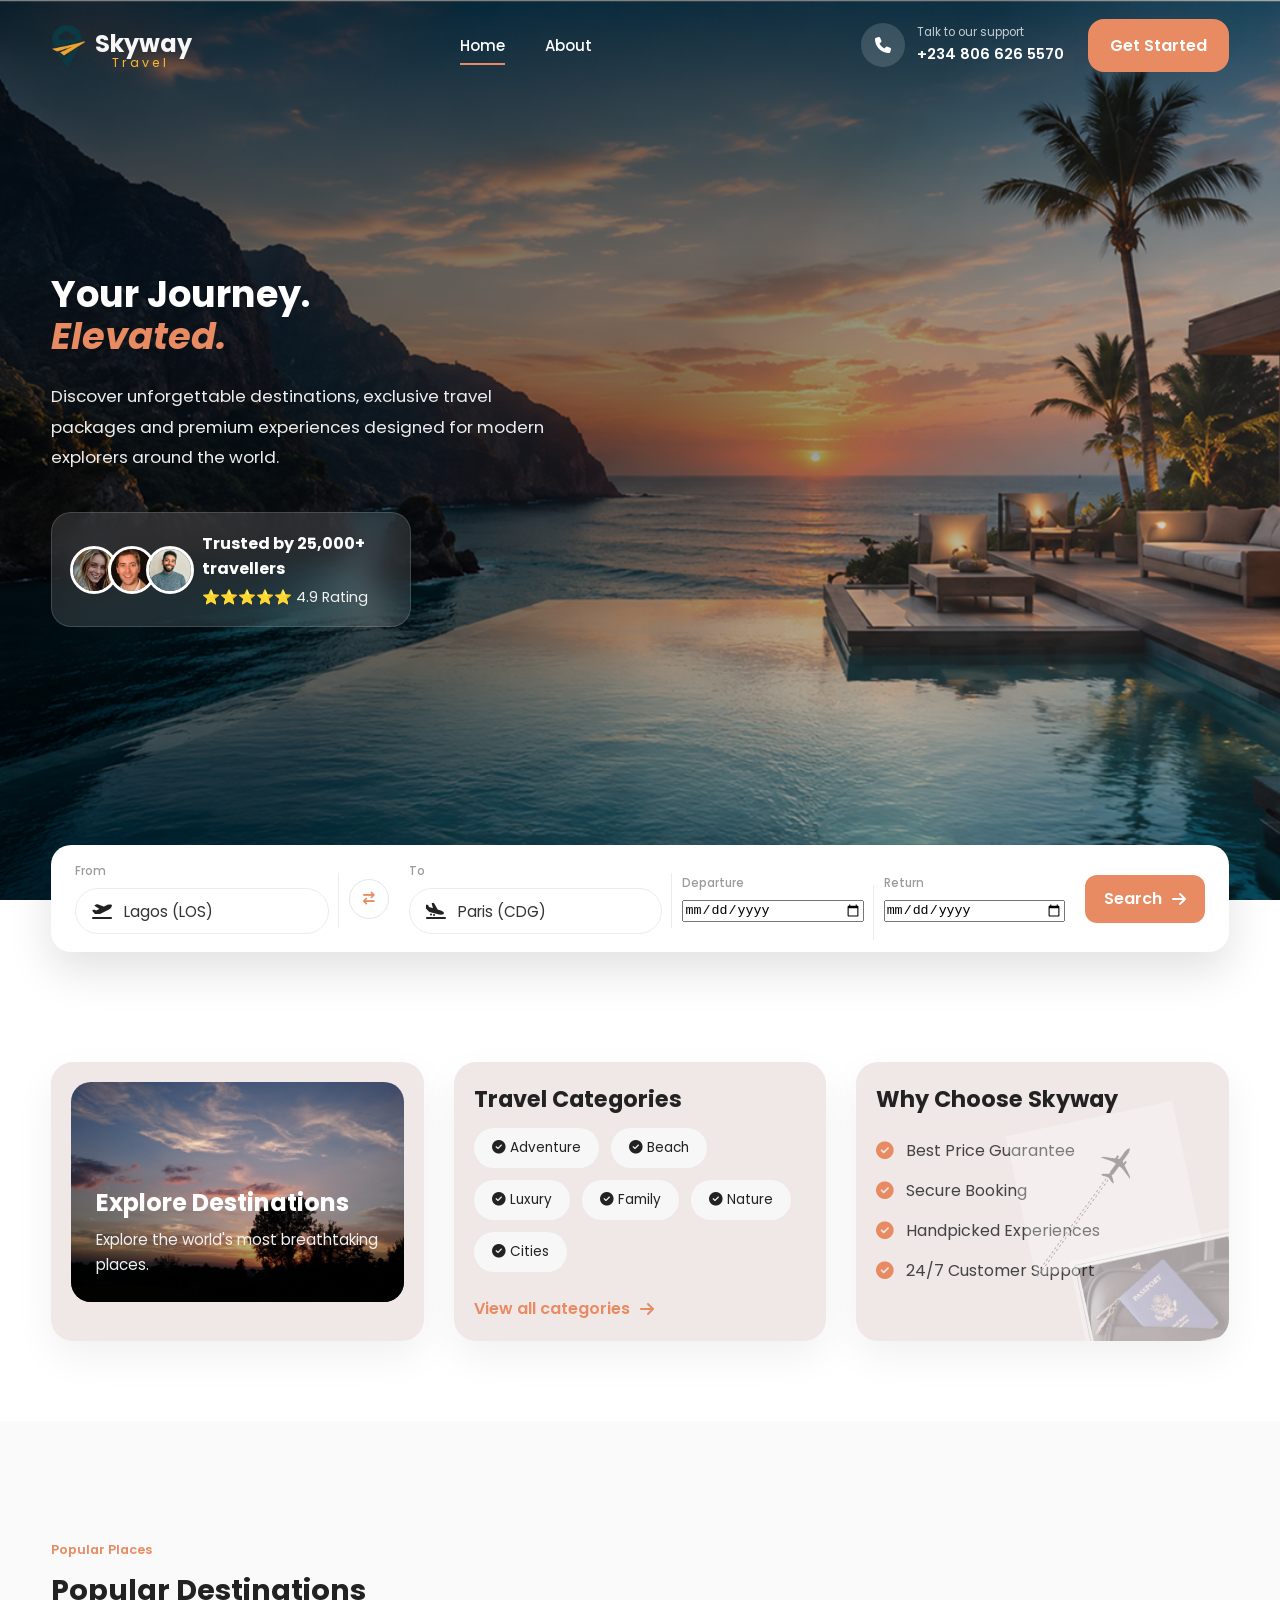
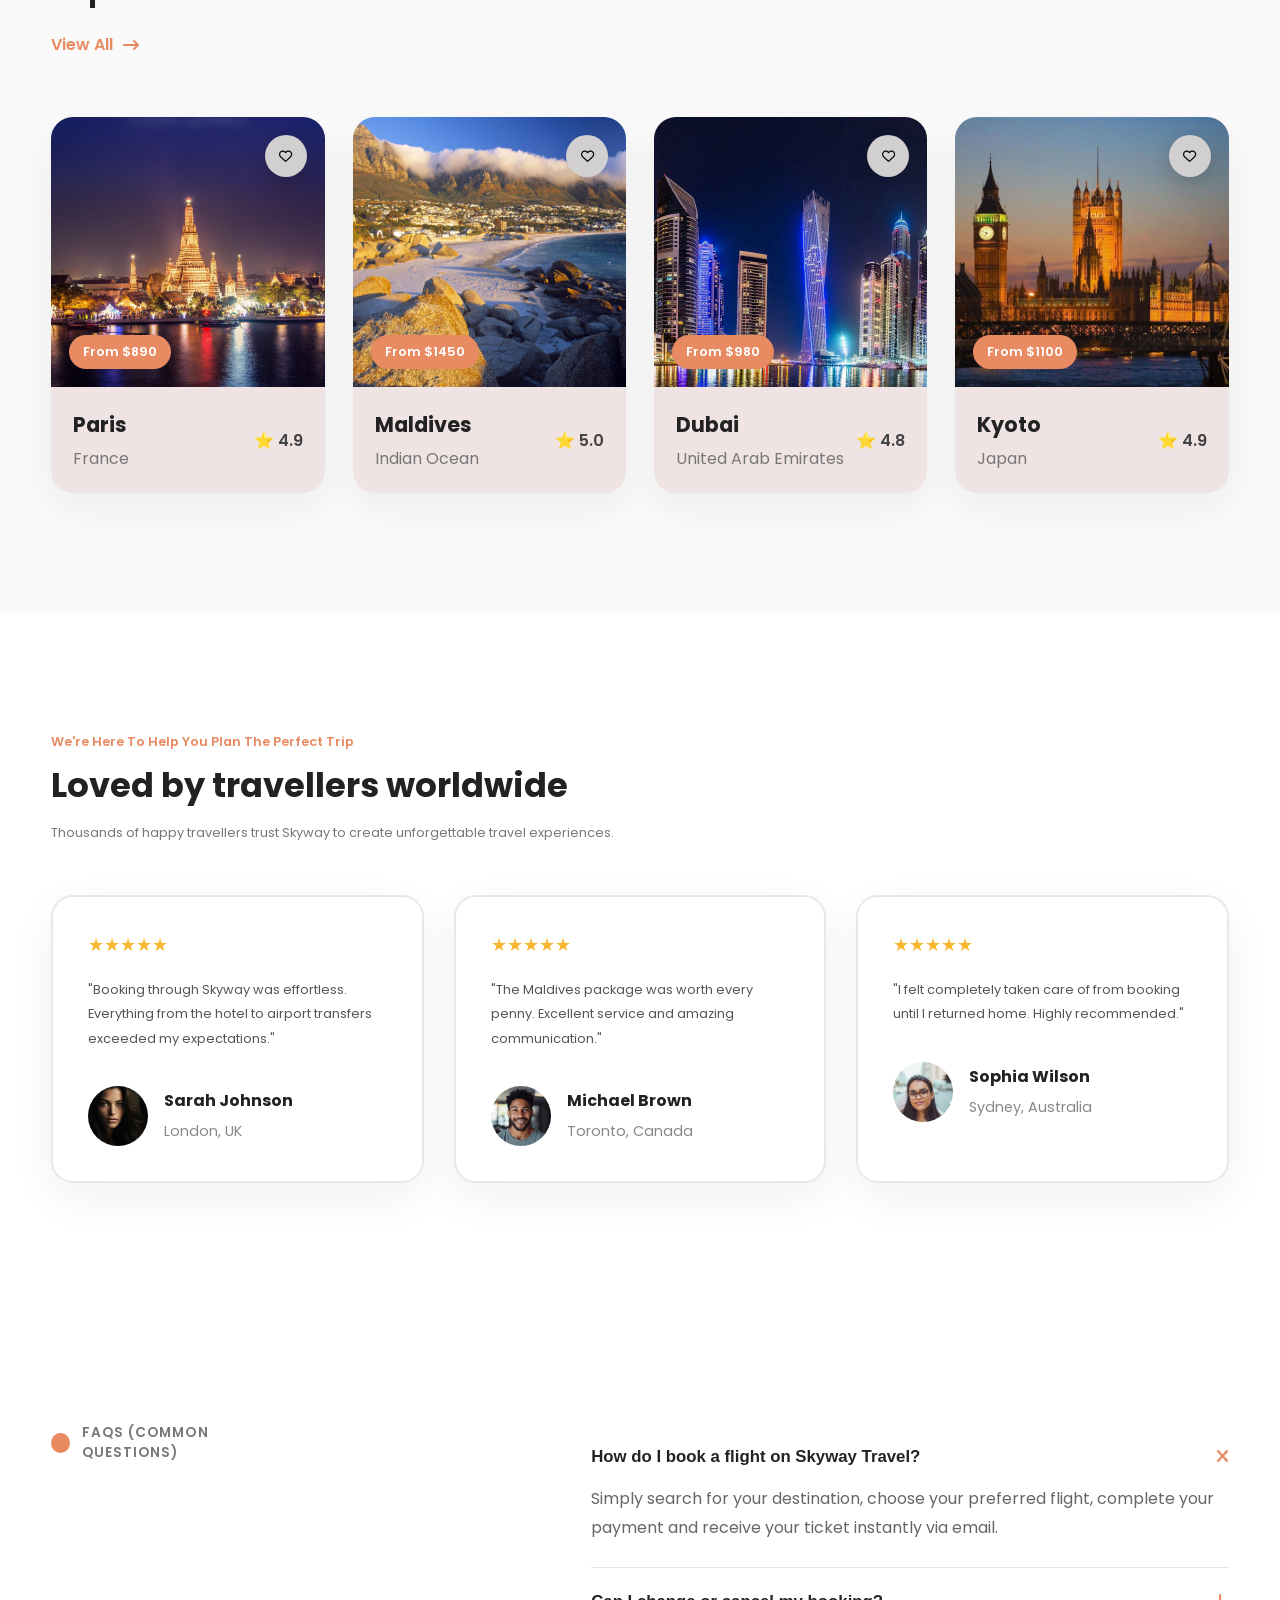
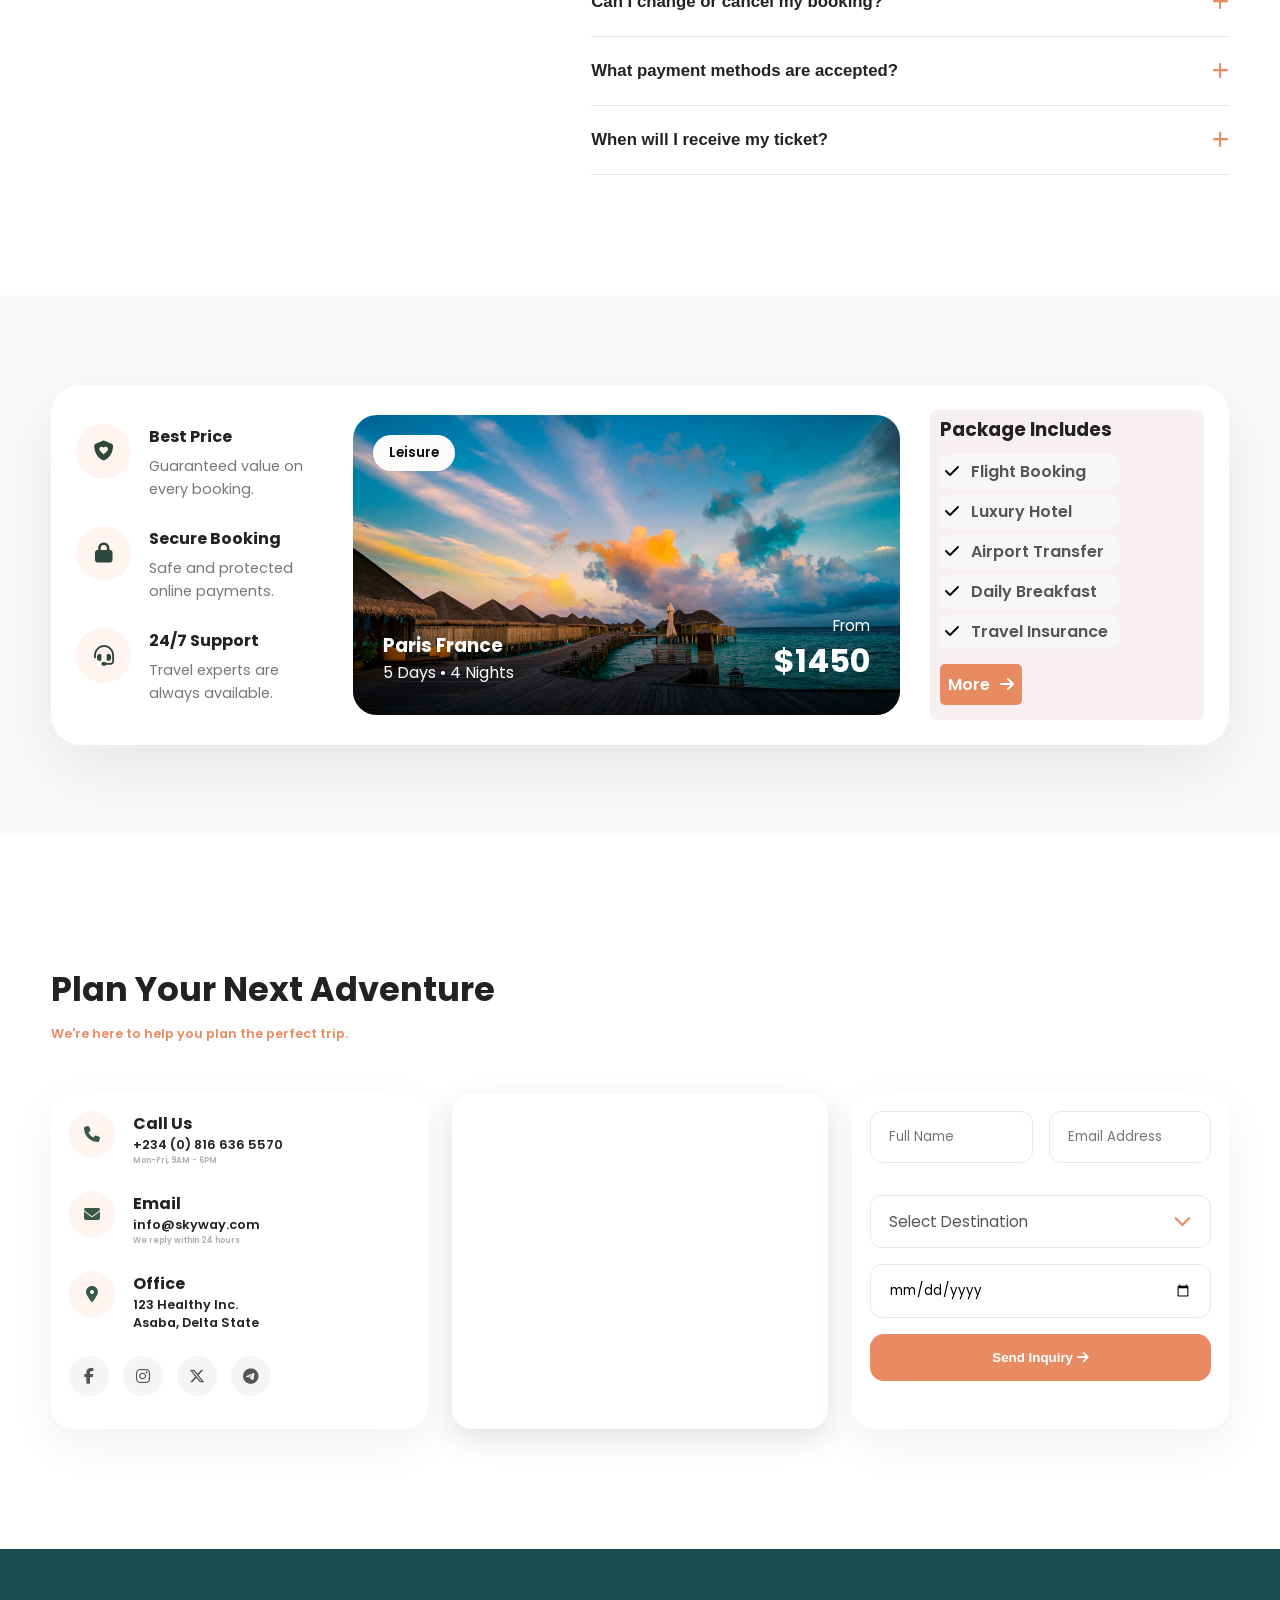
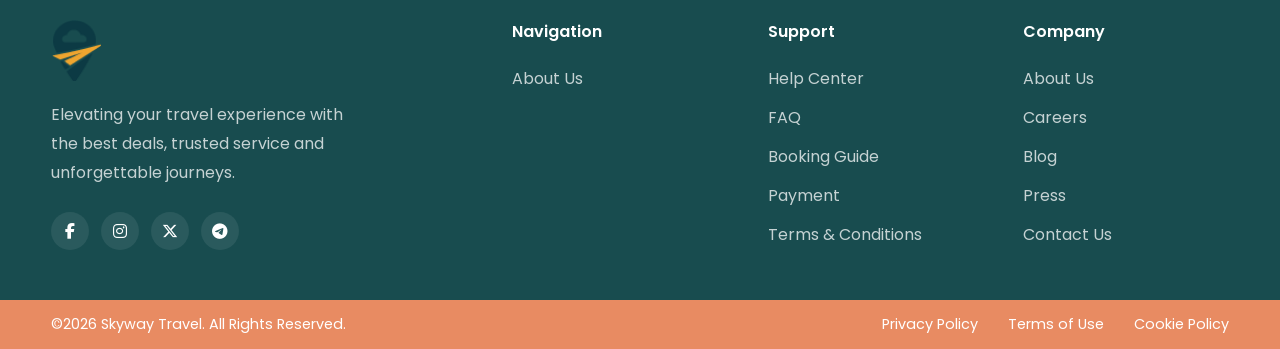
==== commit 63b85537: "Update Skyway website" ====
--- a/index.html
+++ b/index.html
@@ -256,7 +256,7 @@
 
     <div class="card-image">
 
-        <img src="/asset/images/destination.jpg"
+        <img src="asset/images/destination.jpg"
              alt="Explore Destinations">
 
         <div class="card-overlay">
@@ -370,13 +370,13 @@
                 </ul>
 
                 <img
-                    src="/asset/images/airolane.jpg"
+                    src="asset/images/airolane.jpg"
                     alt="airplane"
                     class="plane-image">
 
 
                 <img
-                    src="/asset/images/passport.png"
+                    src="asset/images/passport.png"
                     alt="passport"
                     class="info-image">
 
@@ -510,7 +510,7 @@
 
                 <div class="destination-image">
 
-                    <img src="asset/images/dubai.jpg" alt="Dubai">
+                    <img src="asset/images/Dubai.jpg" alt="Dubai">
 
                     <button class="favorite">
 
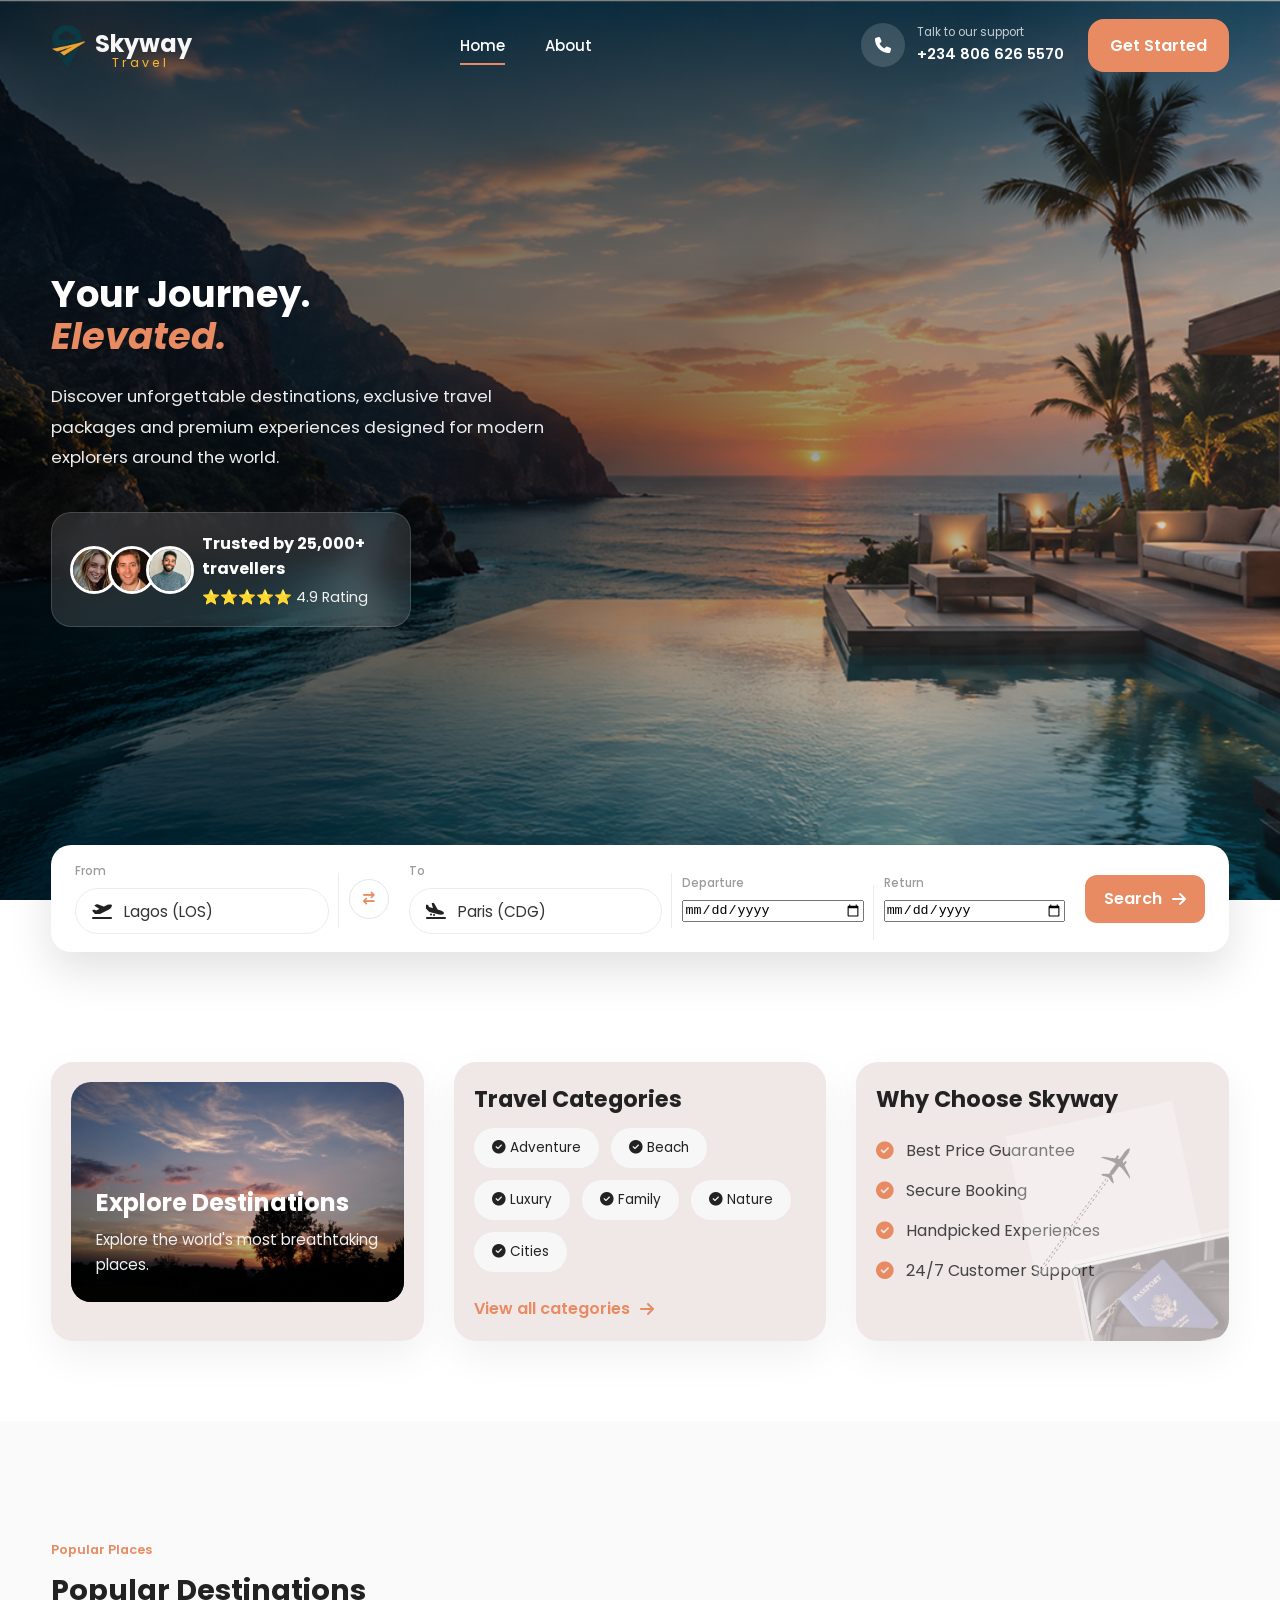
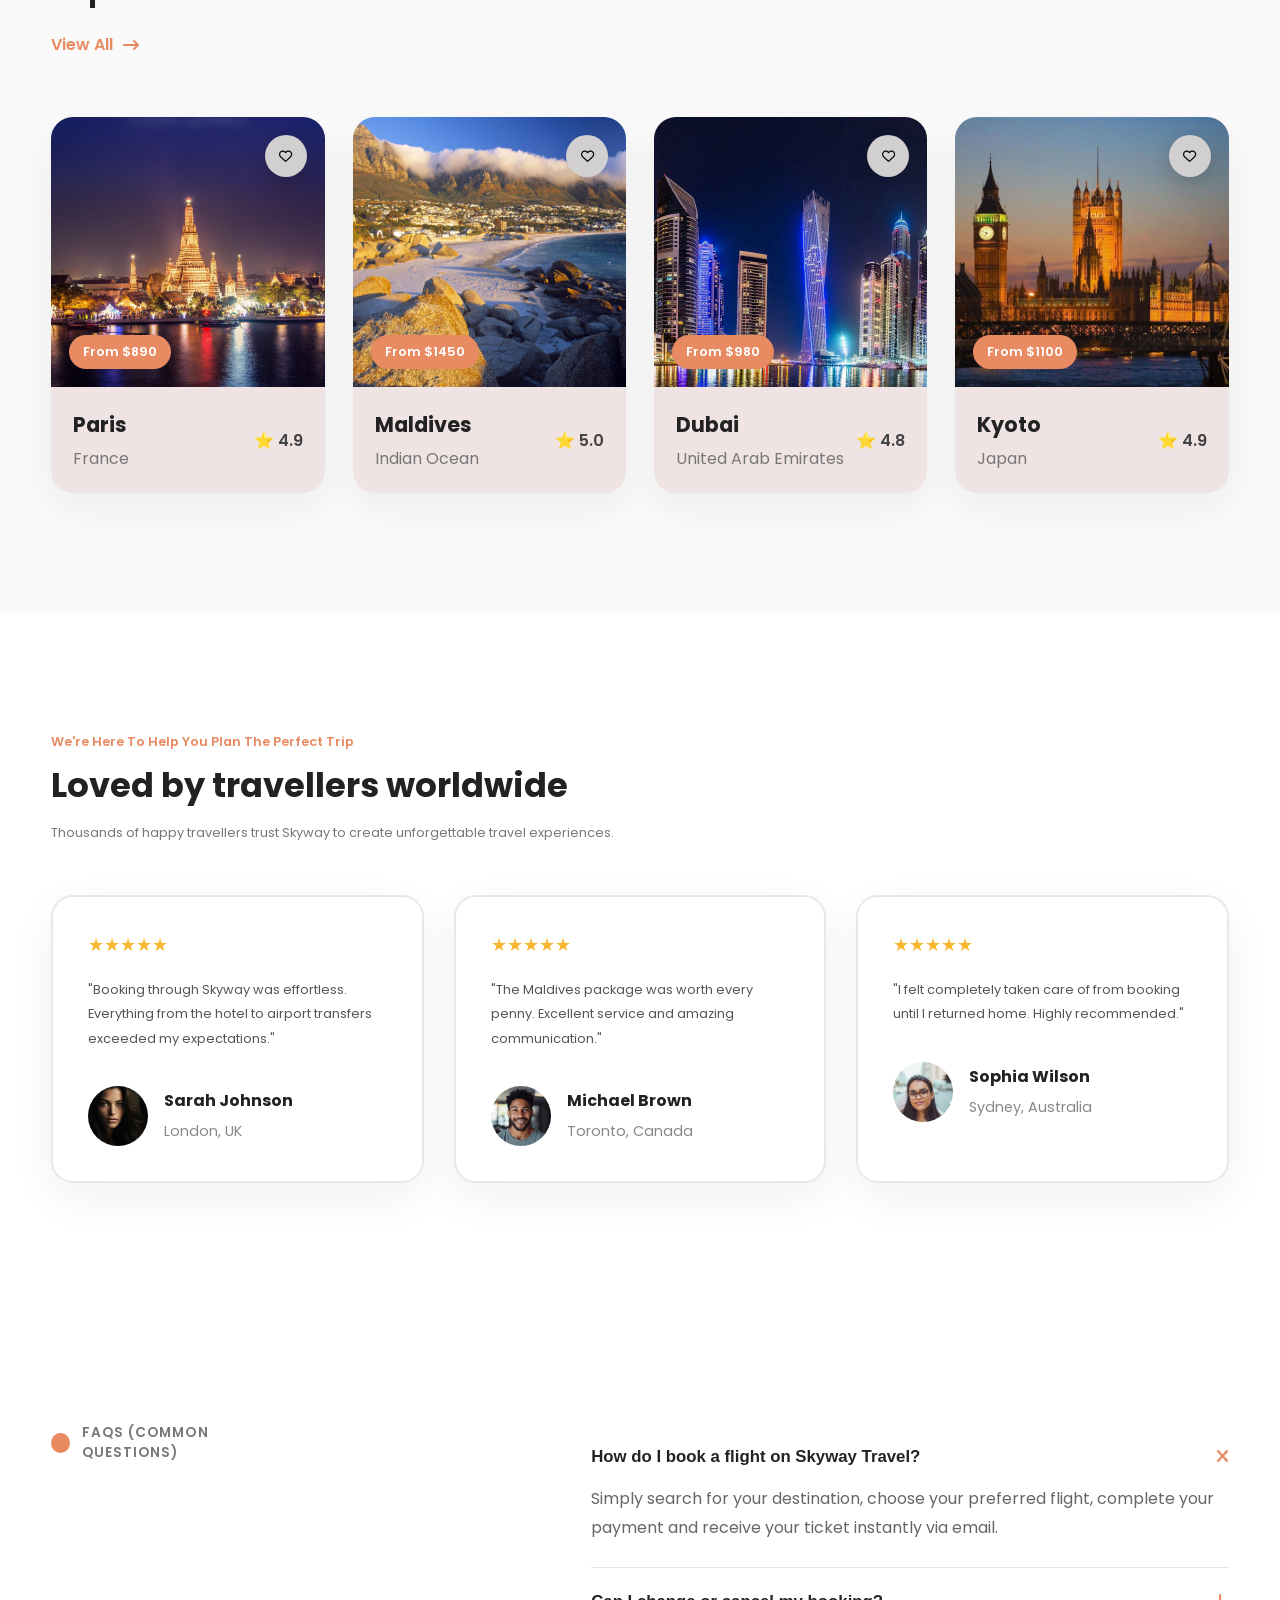
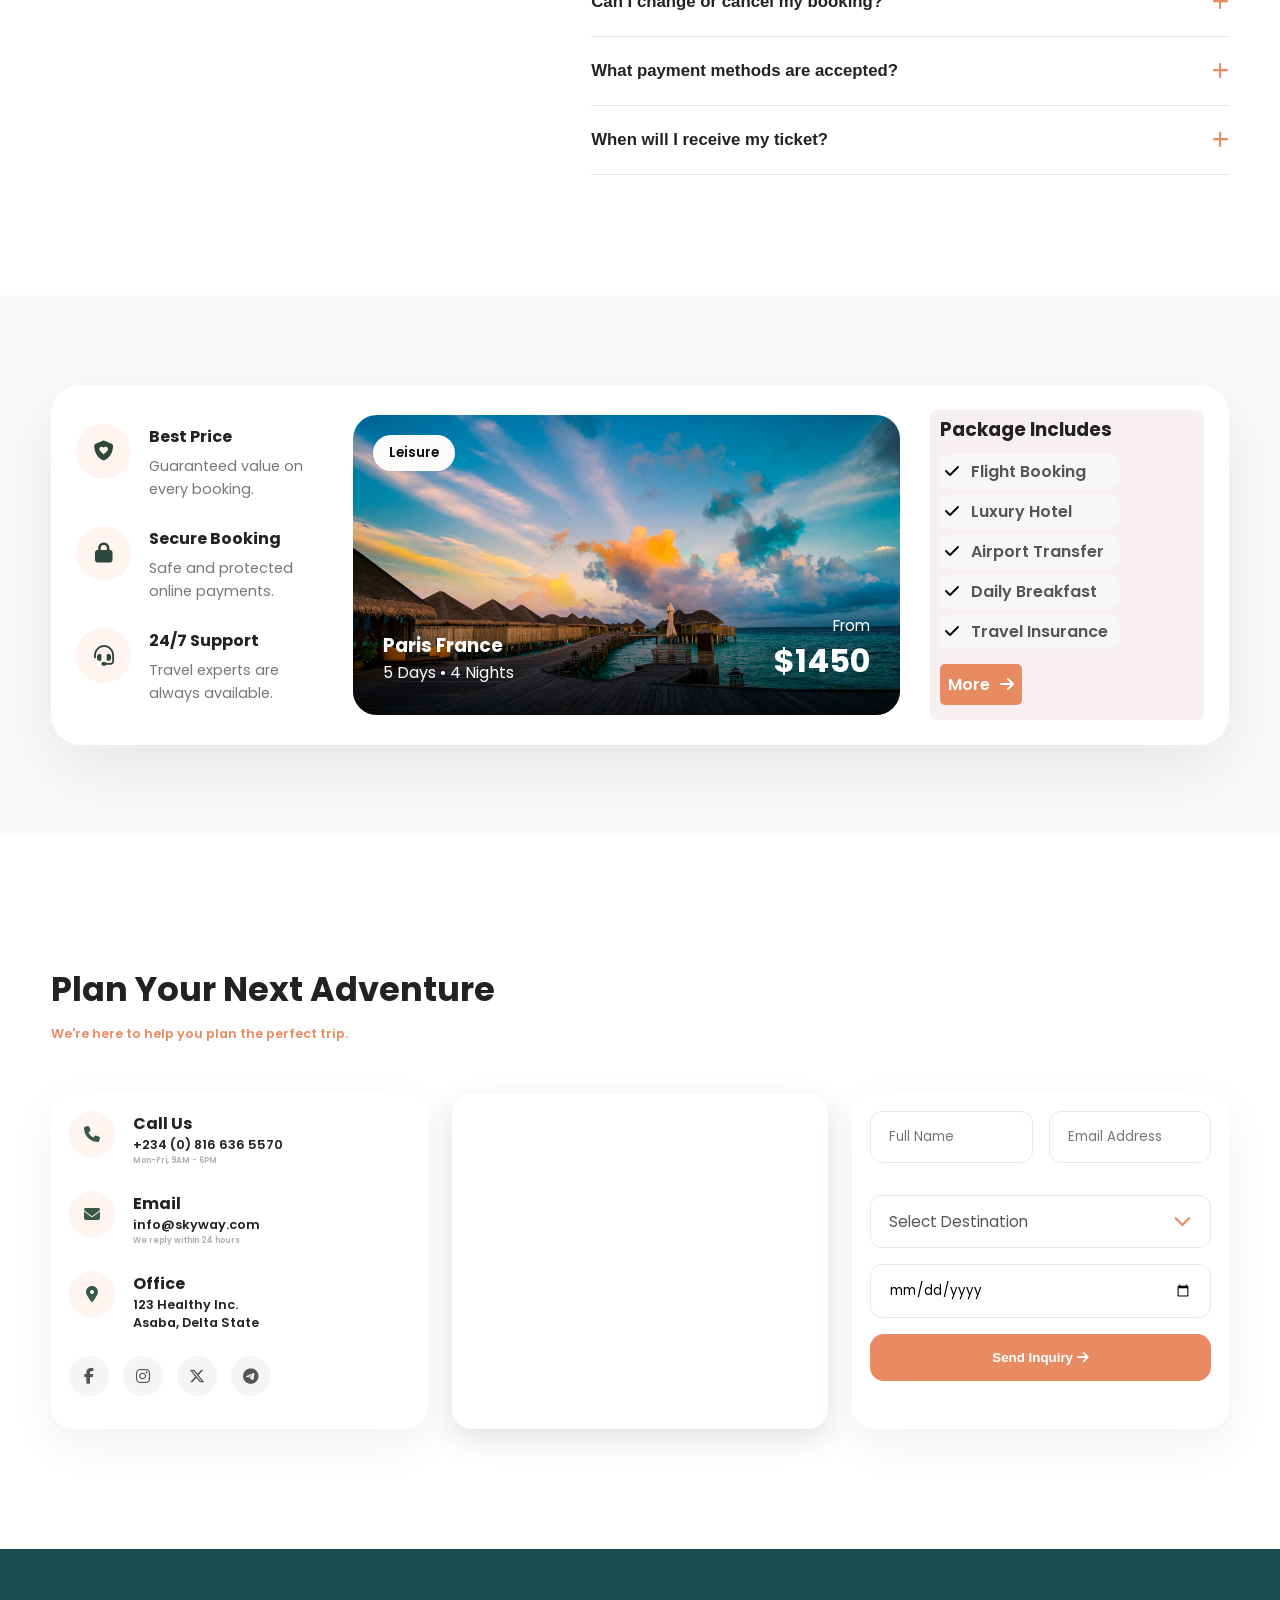
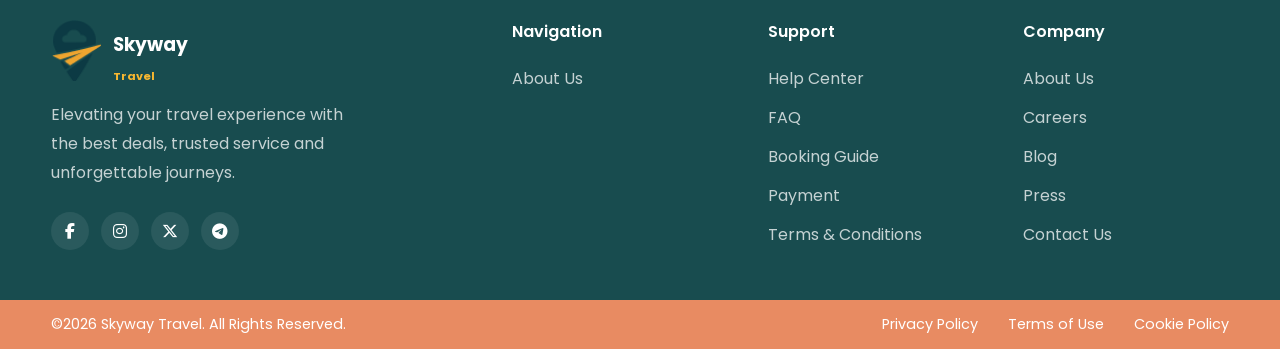
==== commit f960b621: "Update Skyway website" ====
--- a/index.html
+++ b/index.html
@@ -1158,6 +1158,7 @@
                     src="asset/logo/logo.png"
                     alt="Skyway Travel Logo"
                     class="footer-logo">
+                 <h3>Skyway  <br> <span>Travel</span></h3>
 
                 <p>
                     Elevating your travel experience with the best
--- a/CSS/style.css
+++ b/CSS/style.css
@@ -1936,6 +1936,22 @@
 
 }
 
+.footer-about {
+   position: relative;
+}
+
+.footer-about h3 {
+    position: absolute;
+    top: 5%;
+    left: 15%;
+}
+
+.footer-about h3 span {
+    font-size: .70rem;
+    color: var(--amber);
+    font-weight: 400px;
+}
+
 .footer-about p{
 
     color:rgba(255,255,255,.75);
--- a/CSS/responsive.css
+++ b/CSS/responsive.css
@@ -12,9 +12,93 @@
 
     .nav-right{
 
-        display:none;
-
-    }
+        display:flex;
+        flex-direction: column;
+        margin: 0;
+    }
+
+    .phone{
+    display:flex;
+    align-items:center;
+    gap:5px;
+    color:#fff;
+}
+
+.phone-icon{
+
+    width:20px;
+
+    height:20px;
+
+    border-radius:50%;
+
+    display:grid;
+
+    place-items:left;
+
+    background:rgba(255,255,255,.15);
+
+}
+
+.phone small{
+
+    display:block;
+
+    font-size:.30rem;
+
+    opacity:.75;
+
+}
+
+.phone span{
+
+    font-size:.30rem;
+
+    font-weight:400;
+
+}
+
+.phone small{
+
+    display:block;
+
+    font-size:.30rem;
+
+    opacity:.75;
+
+}
+
+.phone span{
+
+    font-size:.35rem;
+
+    font-weight:400;
+
+}
+
+.btn{
+
+    display:inline-flex;
+
+    align-items:center;
+
+    justify-content:center;
+
+    padding: 3px 3px;
+
+    border-radius:6px;
+
+    background:var(--primary);
+
+    color:#fff;
+
+    font-weight:400;
+
+    transition:.35s;
+    margin-top: -15px;
+
+}
+
 
     /* Center Logo */
 
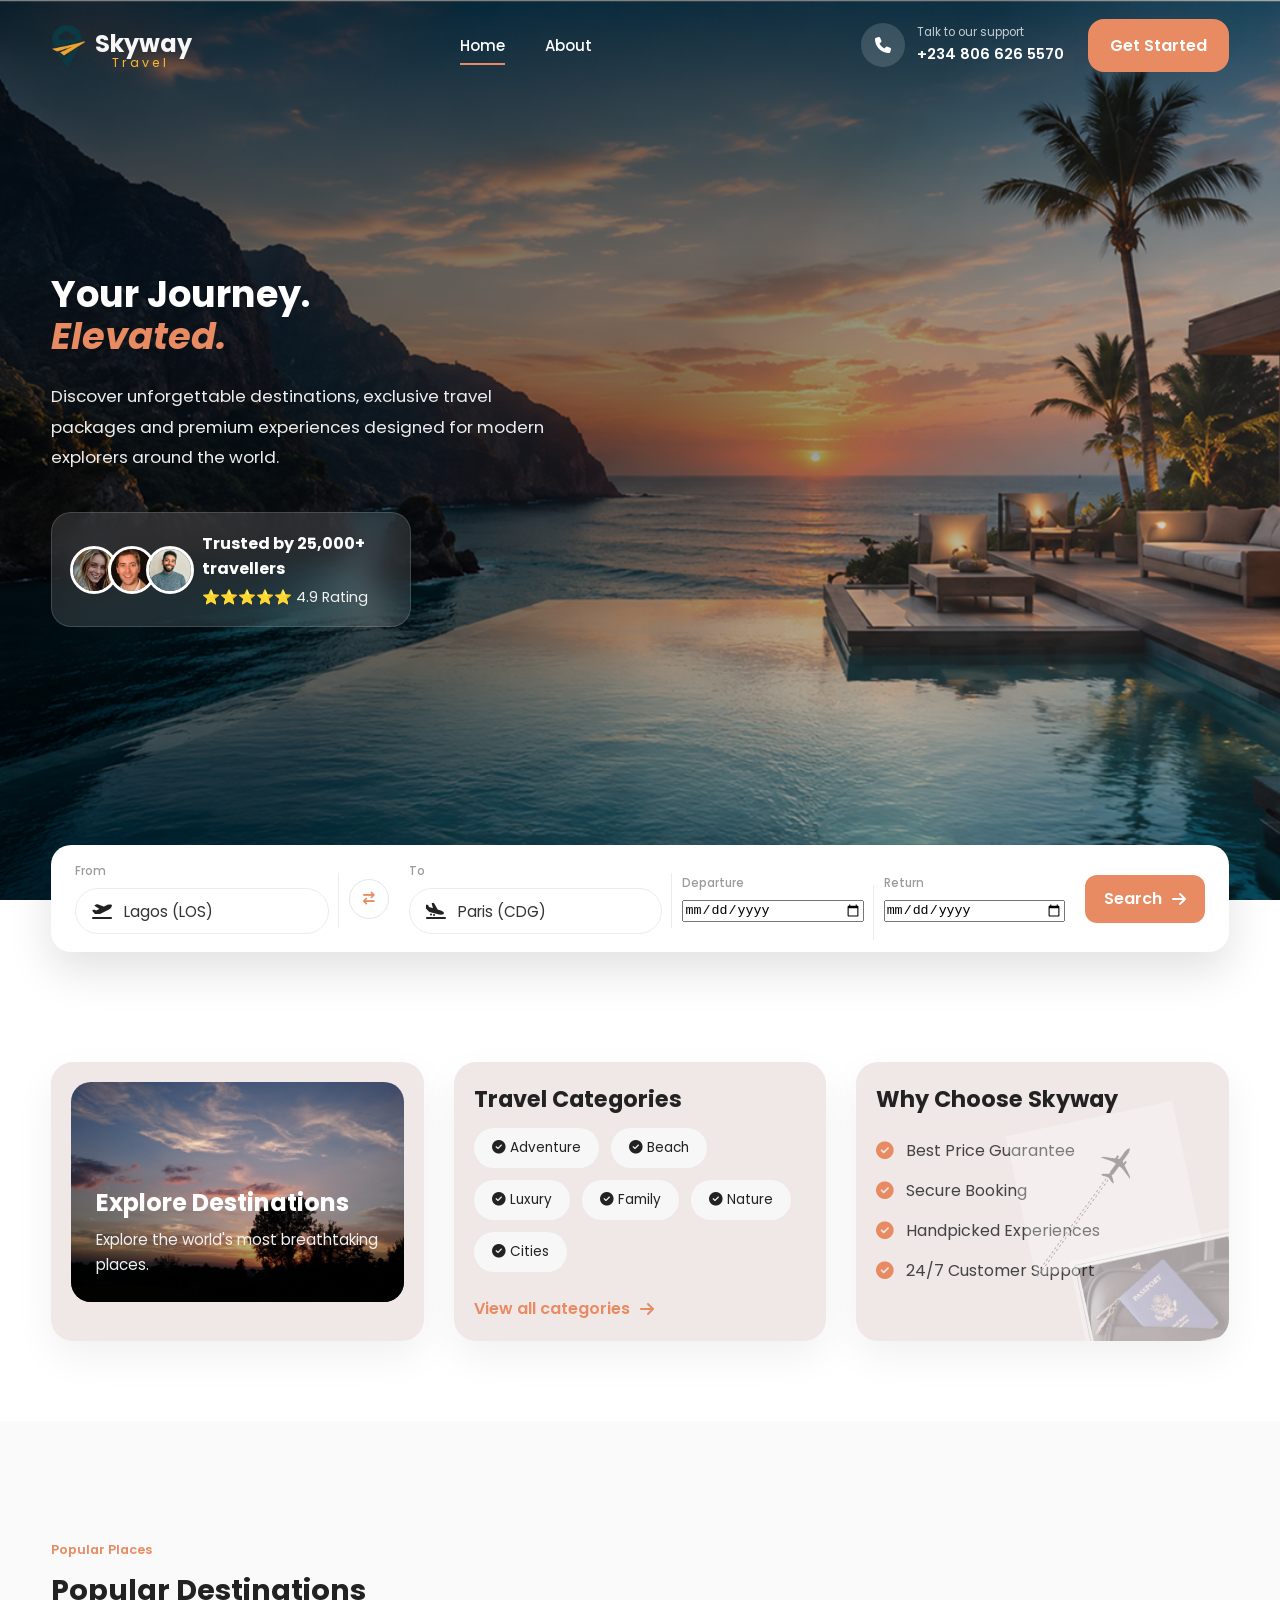
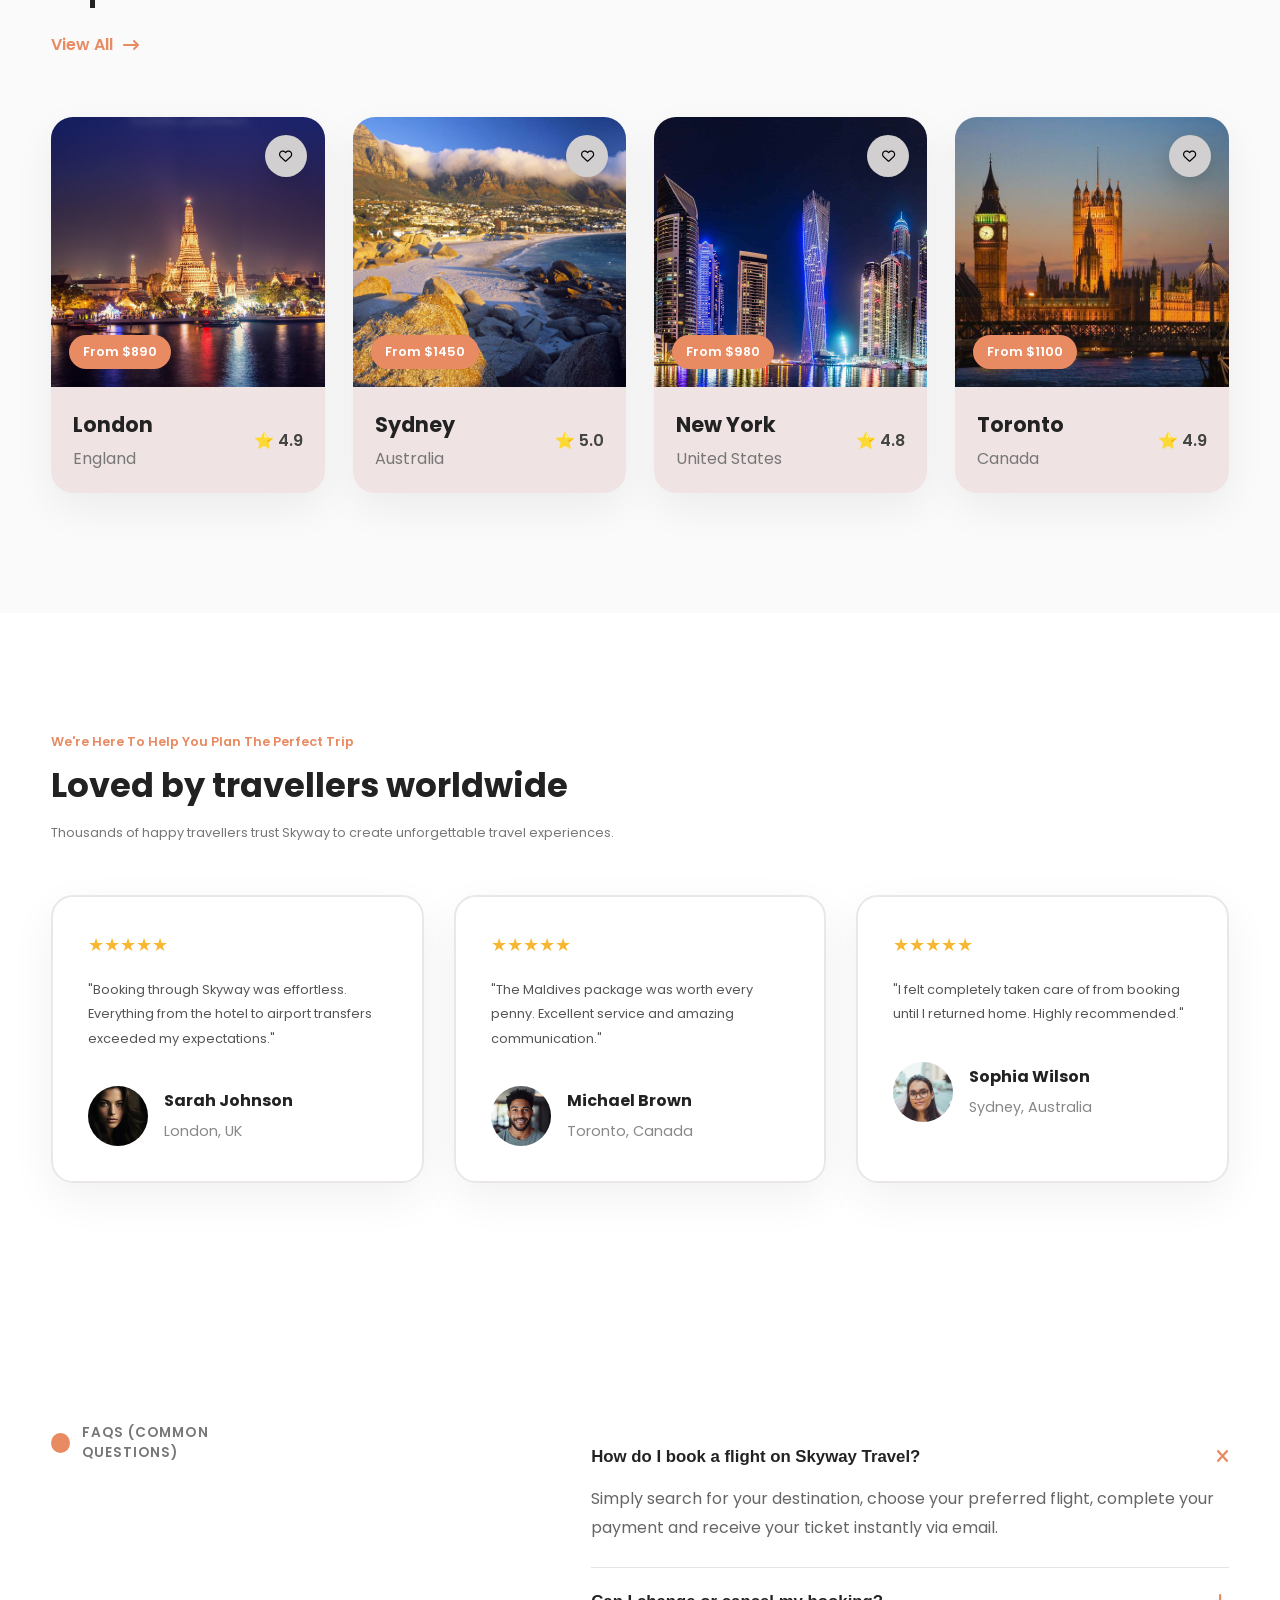
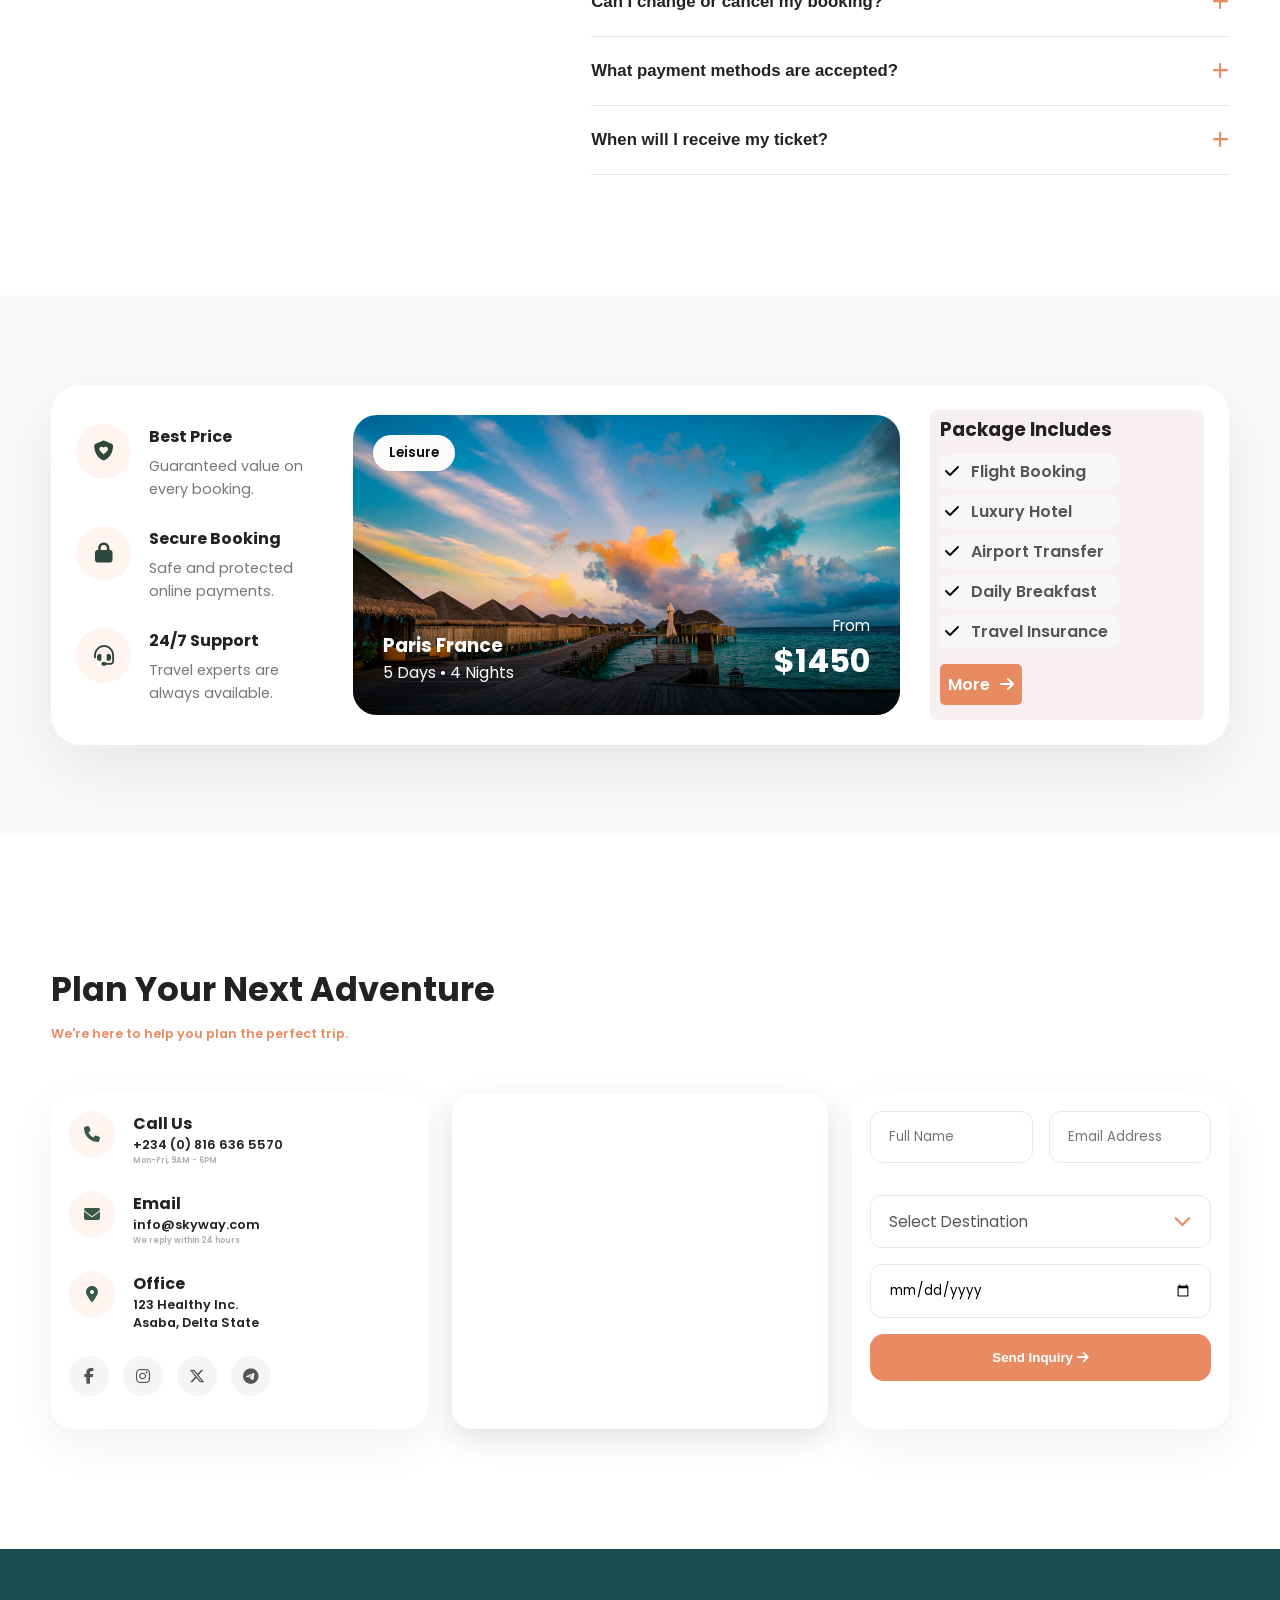
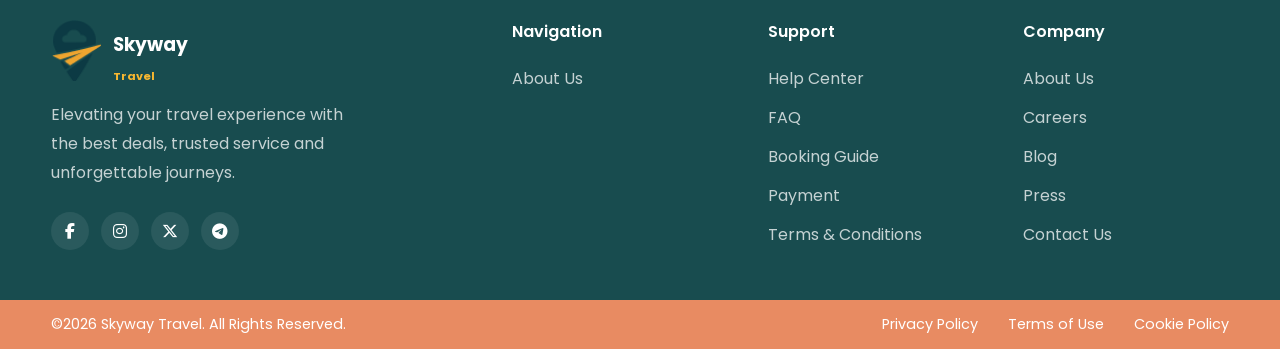
==== commit feba4a4f: "new update on the confirmation page" ====
--- a/index.html
+++ b/index.html
@@ -51,7 +51,7 @@
         <!-- Navigation -->
         <nav class="nav-links">
 
-            <a href="#" class="active">Home</a>
+            <a href="index.html" class="active">Home</a>
             <a href="#">About</a>
 
         </nav>
@@ -446,9 +446,9 @@
 
                     <div>
 
-                        <h3>Paris</h3>
-
-                        <p>France</p>
+                        <h3>London</h3>
+
+                        <p>England</p>
 
                     </div>
 
@@ -488,9 +488,9 @@
 
                     <div>
 
-                        <h3>Maldives</h3>
-
-                        <p>Indian Ocean</p>
+                        <h3>Sydney</h3>
+
+                        <p>Australia</p>
 
                     </div>
 
@@ -530,9 +530,9 @@
 
                     <div>
 
-                        <h3>Dubai</h3>
-
-                        <p>United Arab Emirates</p>
+                        <h3>New York</h3>
+
+                        <p>United States</p>
 
                     </div>
 
@@ -572,9 +572,9 @@
 
                     <div>
 
-                        <h3>Kyoto</h3>
-
-                        <p>Japan</p>
+                        <h3>Toronto</h3>
+
+                        <p>Canada</p>
 
                     </div>
 
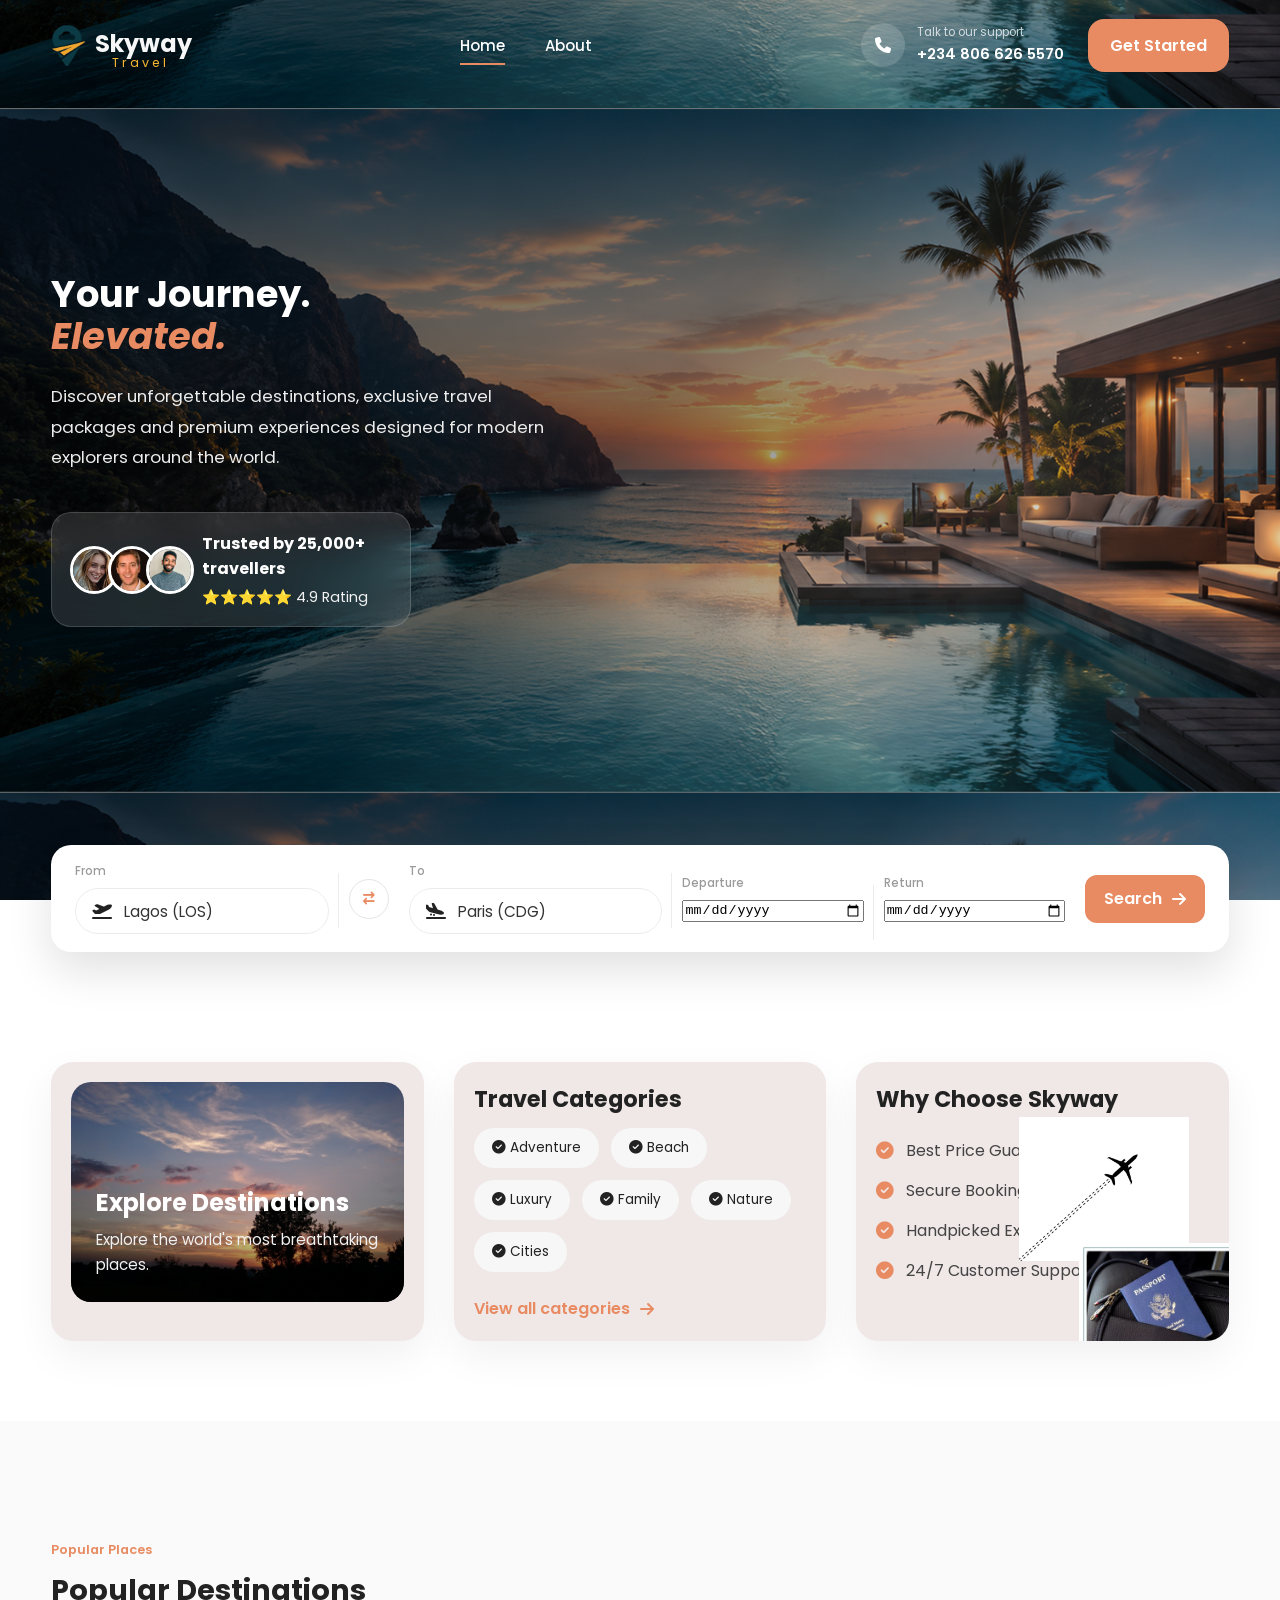
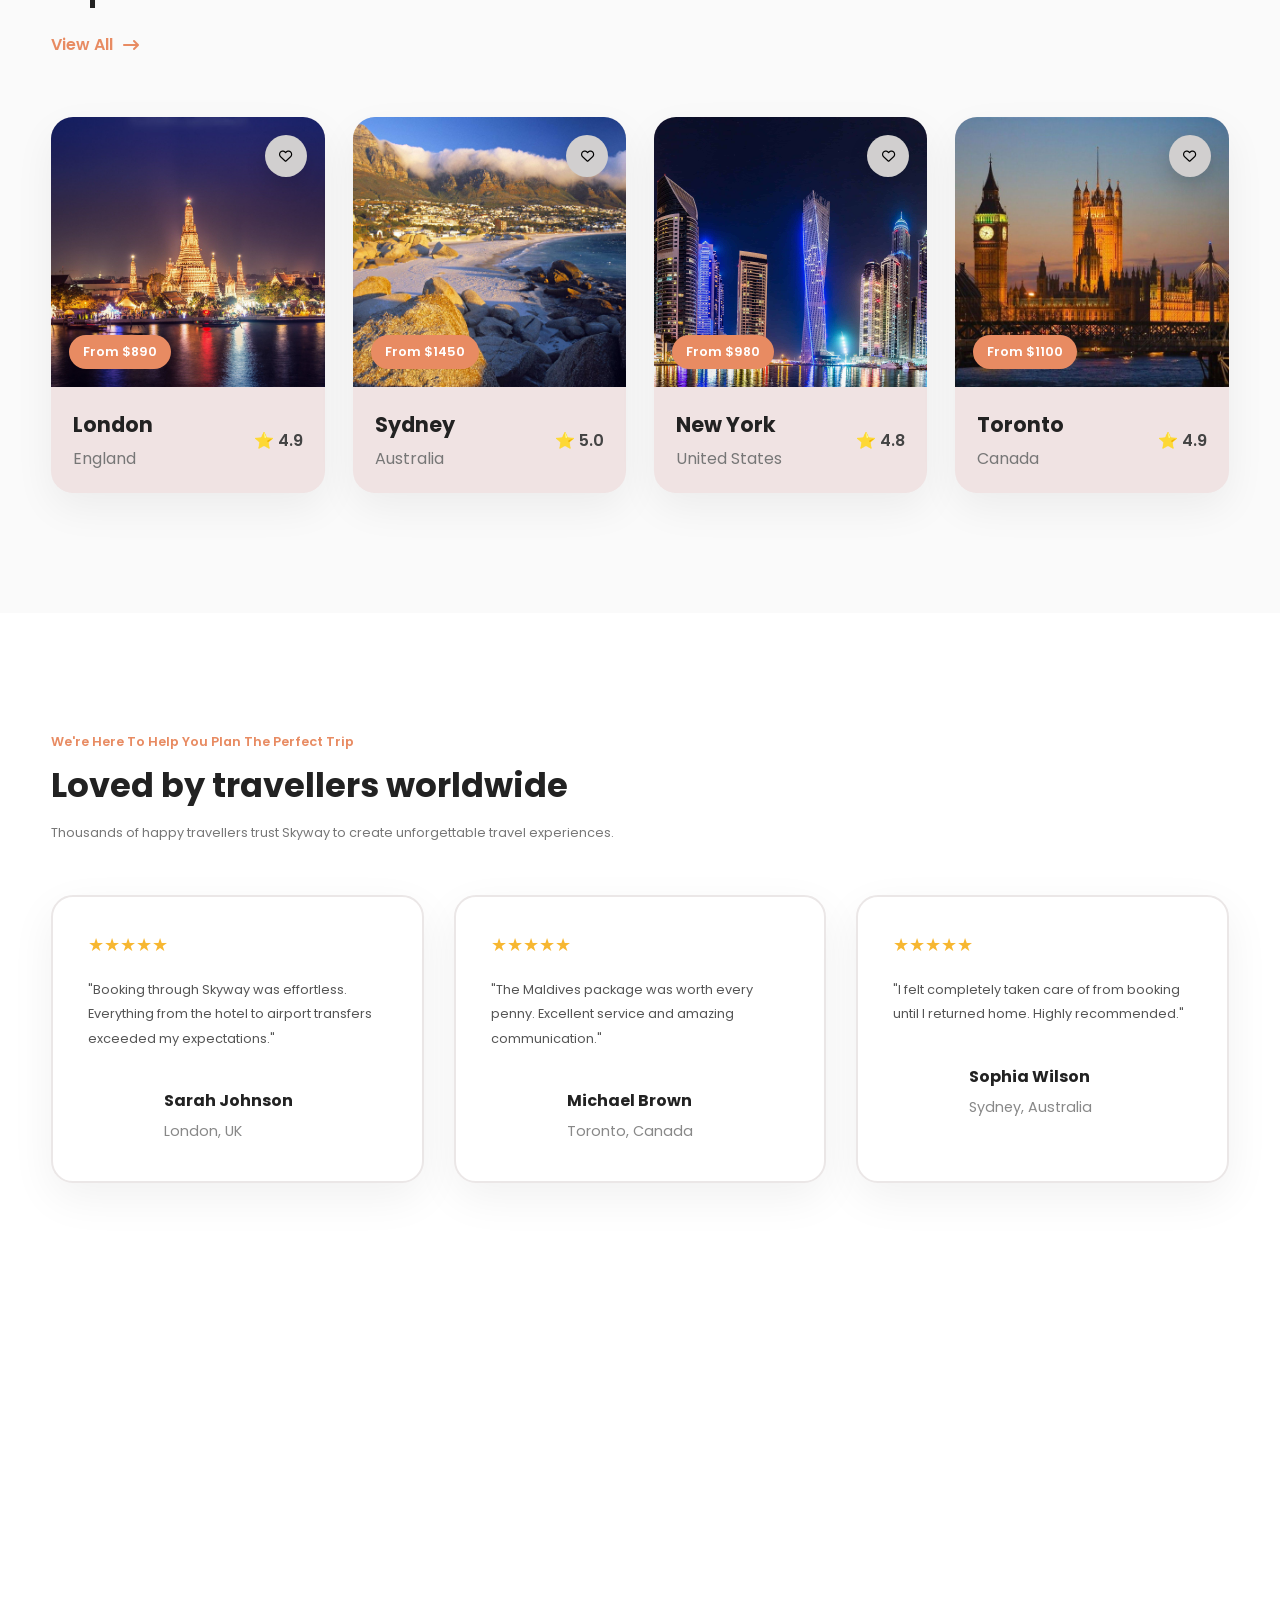
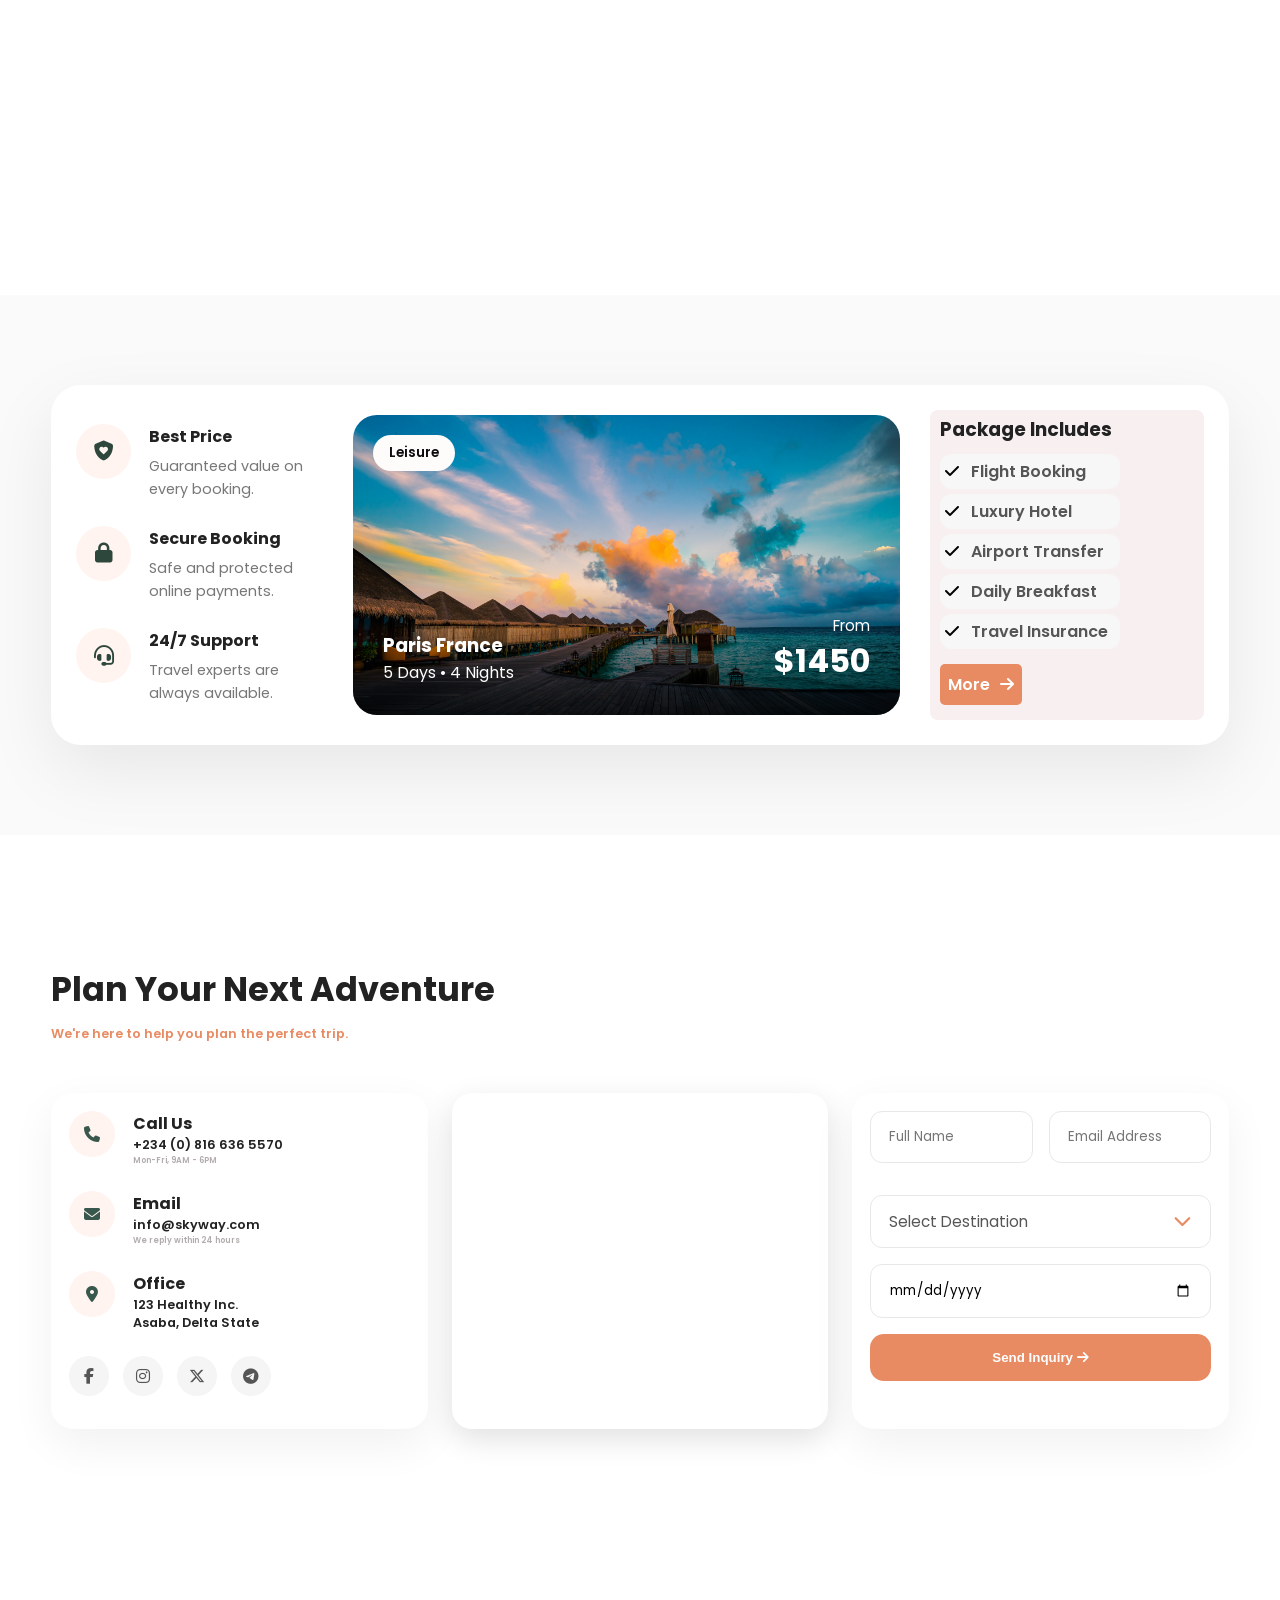
==== commit 3064155e: "Animation added to various sections and images" ====
--- a/index.html
+++ b/index.html
@@ -27,7 +27,7 @@
 
 <!-- ================= NAVBAR ================= -->
 
-<header class="header">
+<header class="header reveal">
 
     <div class="container navbar">
 
@@ -88,8 +88,7 @@
 
 <!-- ================= HERO ================= -->
 
-<section class="hero">
-
+<section class="hero" reveal>
 
     <div class="container hero-content">
 
@@ -148,7 +147,7 @@
 <!--================ SEARCH CARD ================-->
 
 
-<section class="booking-search">
+<section class="booking-search reveal">
 
     <div class="container">
 
@@ -244,7 +243,7 @@
 
 <!--================ INFO CARDS =================-->
 
-<section class="info-section">
+<section class="info-section reveal">
 
     <div class="container">
 
@@ -257,7 +256,9 @@
     <div class="card-image">
 
         <img src="asset/images/destination.jpg"
-             alt="Explore Destinations">
+             alt="Explore Destinations"
+             class="scroll-image"
+             >
 
         <div class="card-overlay">
 
@@ -372,13 +373,14 @@
                 <img
                     src="asset/images/airolane.jpg"
                     alt="airplane"
-                    class="plane-image">
+                    class="plane-image scroll-image">
+                     
 
 
                 <img
                     src="asset/images/passport.png"
                     alt="passport"
-                    class="info-image">
+                    class="info-image scroll-image">
 
             </div>
 
@@ -390,7 +392,7 @@
 
 <!--================ POPULAR DESTINATIONS ================-->
 
-<section class="destinations">
+<section class="destinations reveal">
 
     <div class="container">
 
@@ -422,11 +424,11 @@
 
             <!-- CARD 1 -->
 
-            <div class="destination-card">
+            <div class="destination-card reveal">
 
                 <div class="destination-image">
 
-                    <img src="asset/images/thailand.jpg" alt="Paris">
+                    <img src="asset/images/thailand.jpg" alt="London"  class="scroll-image">
 
                     <button class="favorite">
 
@@ -464,11 +466,12 @@
 
             <!-- CARD 2 -->
 
-            <div class="destination-card">
+            <div class="destination-card reveal">
 
                 <div class="destination-image">
 
-                    <img src="asset/images/capetown.jpg" alt="Maldives">
+                    <img src="asset/images/capetown.jpg" alt="Sydney"
+                     class="scroll-image">
 
                     <button class="favorite">
 
@@ -506,11 +509,12 @@
 
             <!-- CARD 3 -->
 
-            <div class="destination-card">
+            <div class="destination-card reveal">
 
                 <div class="destination-image">
 
-                    <img src="asset/images/Dubai.jpg" alt="Dubai">
+                    <img src="asset/images/Dubai.jpg" alt="New York"
+                     class="scroll-image">
 
                     <button class="favorite">
 
@@ -548,11 +552,12 @@
 
             <!-- CARD 4 -->
 
-            <div class="destination-card">
+            <div class="destination-card reveal">
 
                 <div class="destination-image">
 
-                    <img src="asset/images/london.jpg" alt="Japan">
+                    <img src="asset/images/london.jpg" alt="Toronto"
+                     class="scroll-image">
 
                     <button class="favorite">
 
@@ -596,7 +601,7 @@
 
 <!--================ TESTIMONIALS ================-->
 
-<section class="testimonials">
+<section class="testimonials reveal">
 
     <div class="container">
 
@@ -640,7 +645,8 @@
 
                 <div class="user">
 
-                    <img src="asset/images/user1.jpg" alt="Sarah">
+                    <img src="asset/images/user1.jpg" alt="Sarah"
+                     class="scroll-image">
 
                     <div>
 
@@ -673,7 +679,8 @@
 
                 <div class="user">
 
-                    <img src="asset/images/user2.jpg" alt="Michael">
+                    <img src="asset/images/user2.jpg" alt="Michael"
+                     class="scroll-image">
 
                     <div>
 
@@ -706,7 +713,8 @@
 
                 <div class="user">
 
-                    <img src="asset/images/user3.jpg" alt="Sophia">
+                    <img src="asset/images/user3.jpg" alt="Sophia"
+                     class="scroll-image">
 
                     <div>
 
@@ -728,7 +736,7 @@
 
 <!--================ FAQ ================-->
 
-<section class="faq">
+<section class="faq reveal">
 
     <div class="container">
 
@@ -850,7 +858,7 @@
 
 <!--================ PROMO PACKAGE =================-->
 
-<section class="promo">
+<section class="promo reveal">
 
     <div class="container">
 
@@ -906,7 +914,8 @@
             <div class="promo-image">
 
                 <img src="asset/images/maldives.jpg"
-                     alt="Luxury Maldives Resort">
+                     alt="Luxury Maldives Resort"
+                      class="scroll-image">
 
                 <span class="promo-badge">
                      Leisure
@@ -998,7 +1007,7 @@
 
 <!--================ CONTACT =================-->
 
-<section class="contact">
+<section class="contact reveal">
 
     <div class="container">
 
@@ -1144,7 +1153,7 @@
 
 <!--================ FOOTER ================-->
 
-<footer class="footer">
+<footer class="footer reveal">
 
     <div class="container">
 
--- a/CSS/animation.css
+++ b/CSS/animation.css
@@ -1,6 +1,7 @@
-/* .menu-btn.active span:nth-child(1){
-
-    transform:translateY(7px) rotate(45deg);
+
+.menu-btn.active span:nth-child(1){
+
+    transform:translateY(8px) rotate(45deg);
 
 }
 
@@ -12,24 +13,224 @@
 
 .menu-btn.active span:nth-child(3){
 
-    transform:translateY(-7px) rotate(-45deg);
-
-} */
-
-.menu-btn.active span:nth-child(1){
-
-    transform:translateY(8px) rotate(45deg);
-
-}
-
-.menu-btn.active span:nth-child(2){
-
-    opacity:0;
-
-}
-
-.menu-btn.active span:nth-child(3){
-
     transform:translateY(-8px) rotate(-45deg);
 
+}
+
+/* =========================================
+   SKYWAY PAGE ANIMATIONS
+========================================= */
+
+
+/* -----------------------------------------
+   HERO LOAD ANIMATIONS
+----------------------------------------- */
+
+/* Logo */
+.header .logo {
+    opacity: 0;
+    animation: heroSlideLeft 0.9s ease-out forwards;
+}
+
+
+/* Hero heading */
+.hero-text h1 {
+    opacity: 0;
+    animation: heroSlideLeft 0.9s ease-out 0.2s forwards;
+}
+
+
+/* Hero description */
+.hero-description {
+    opacity: 0;
+    animation: heroSlideLeft 0.9s ease-out 0.4s forwards;
+}
+
+
+/* Rating card */
+.rating-card {
+    opacity: 0;
+    animation: heroSlideRight 0.9s ease-out 0.6s forwards;
+}
+
+
+/* =========================================
+   HERO KEYFRAMES
+========================================= */
+
+@keyframes heroSlideLeft {
+
+    from {
+        opacity: 0;
+        transform: translateX(-80px);
+    }
+
+    to {
+        opacity: 1;
+        transform: translateX(0);
+    }
+
+}
+
+
+@keyframes heroSlideRight {
+
+    from {
+        opacity: 0;
+        transform: translateX(80px);
+    }
+
+    to {
+        opacity: 1;
+        transform: translateX(0);
+    }
+
+}
+
+
+/* =========================================
+   HERO BACKGROUND ZOOM
+========================================= */
+
+.hero {
+    animation: heroZoom 12s ease-out both;
+}
+
+
+@keyframes heroZoom {
+
+    from {
+        background-size: 105%;
+    }
+
+    to {
+        background-size: 100%;
+    }
+
+}
+
+/* -----------------------------------------
+   KEYFRAMES
+----------------------------------------- */
+
+
+@keyframes slideInUp {
+    from {
+        opacity: 0;
+        transform: translateY(70px);
+    }
+
+    to {
+        opacity: 1;
+        transform: translateY(0);
+    }
+}
+
+
+/* =========================================
+   SCROLL ANIMATIONS
+========================================= */
+
+/* Elements waiting to appear */
+.scroll-reveal {
+    opacity: 0;
+    transform: translateY(70px);
+    transition:
+        opacity 0.8s ease,
+        transform 0.8s ease;
+}
+
+
+/* When visible */
+.scroll-reveal.show {
+    opacity: 1;
+    transform: translateY(0);
+}
+
+
+/* Images */
+.scroll-image {
+    opacity: 0;
+    transform: translateY(60px) scale(0.96);
+
+    transition:
+        opacity 0.9s ease,
+        transform 0.9s ease;
+}
+
+
+.scroll-image.show {
+    opacity: 1;
+    transform: translateY(0) scale(1);
+}
+
+
+/* -----------------------------------------
+   REDUCED MOTION
+----------------------------------------- */
+
+@media (prefers-reduced-motion: reduce) {
+
+    *,
+    *::before,
+    *::after {
+        animation-duration: 0.01ms !important;
+        animation-iteration-count: 1 !important;
+        transition-duration: 0.01ms !important;
+    }
+
+}
+
+/* =========================================
+   SECTION REVEAL
+========================================= */
+
+.reveal {
+    opacity: 0;
+    transform: translateY(50px);
+    transition:
+        opacity 0.9s ease,
+        transform 0.9s ease;
+}
+
+.reveal.show {
+    opacity: 1;
+    transform: translateY(0);
+}
+
+
+/* =========================================
+   STAGGERED CARDS
+========================================= */
+
+.reveal-card {
+    opacity: 0;
+    transform: translateY(45px);
+    transition:
+        opacity 0.8s ease,
+        transform 0.8s ease;
+}
+
+.reveal-card.show {
+    opacity: 1;
+    transform: translateY(0);
+}
+
+
+/* Different delays for cards */
+
+.reveal-card:nth-child(1) {
+    transition-delay: 0.1s;
+}
+
+.reveal-card:nth-child(2) {
+    transition-delay: 0.2s;
+}
+
+.reveal-card:nth-child(3) {
+    transition-delay: 0.3s;
+}
+
+.reveal-card:nth-child(4) {
+    transition-delay: 0.4s;
 }
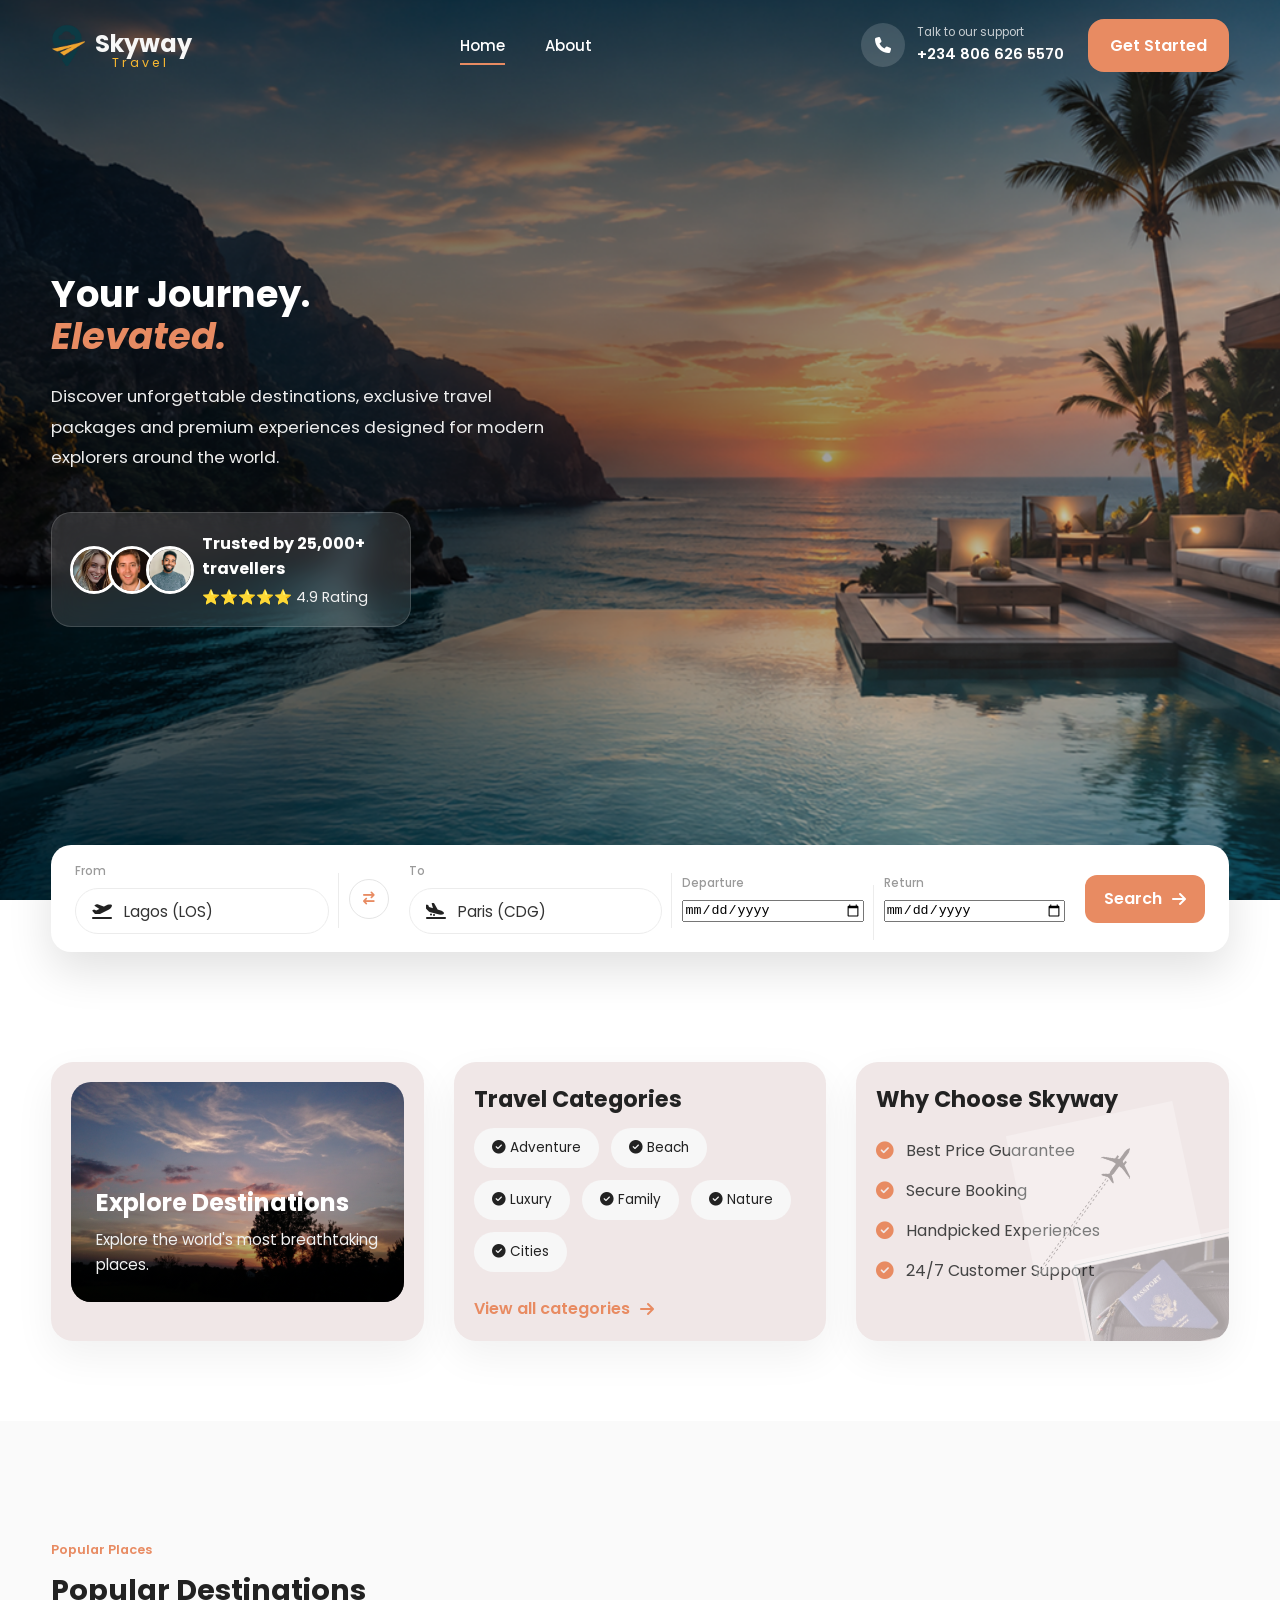
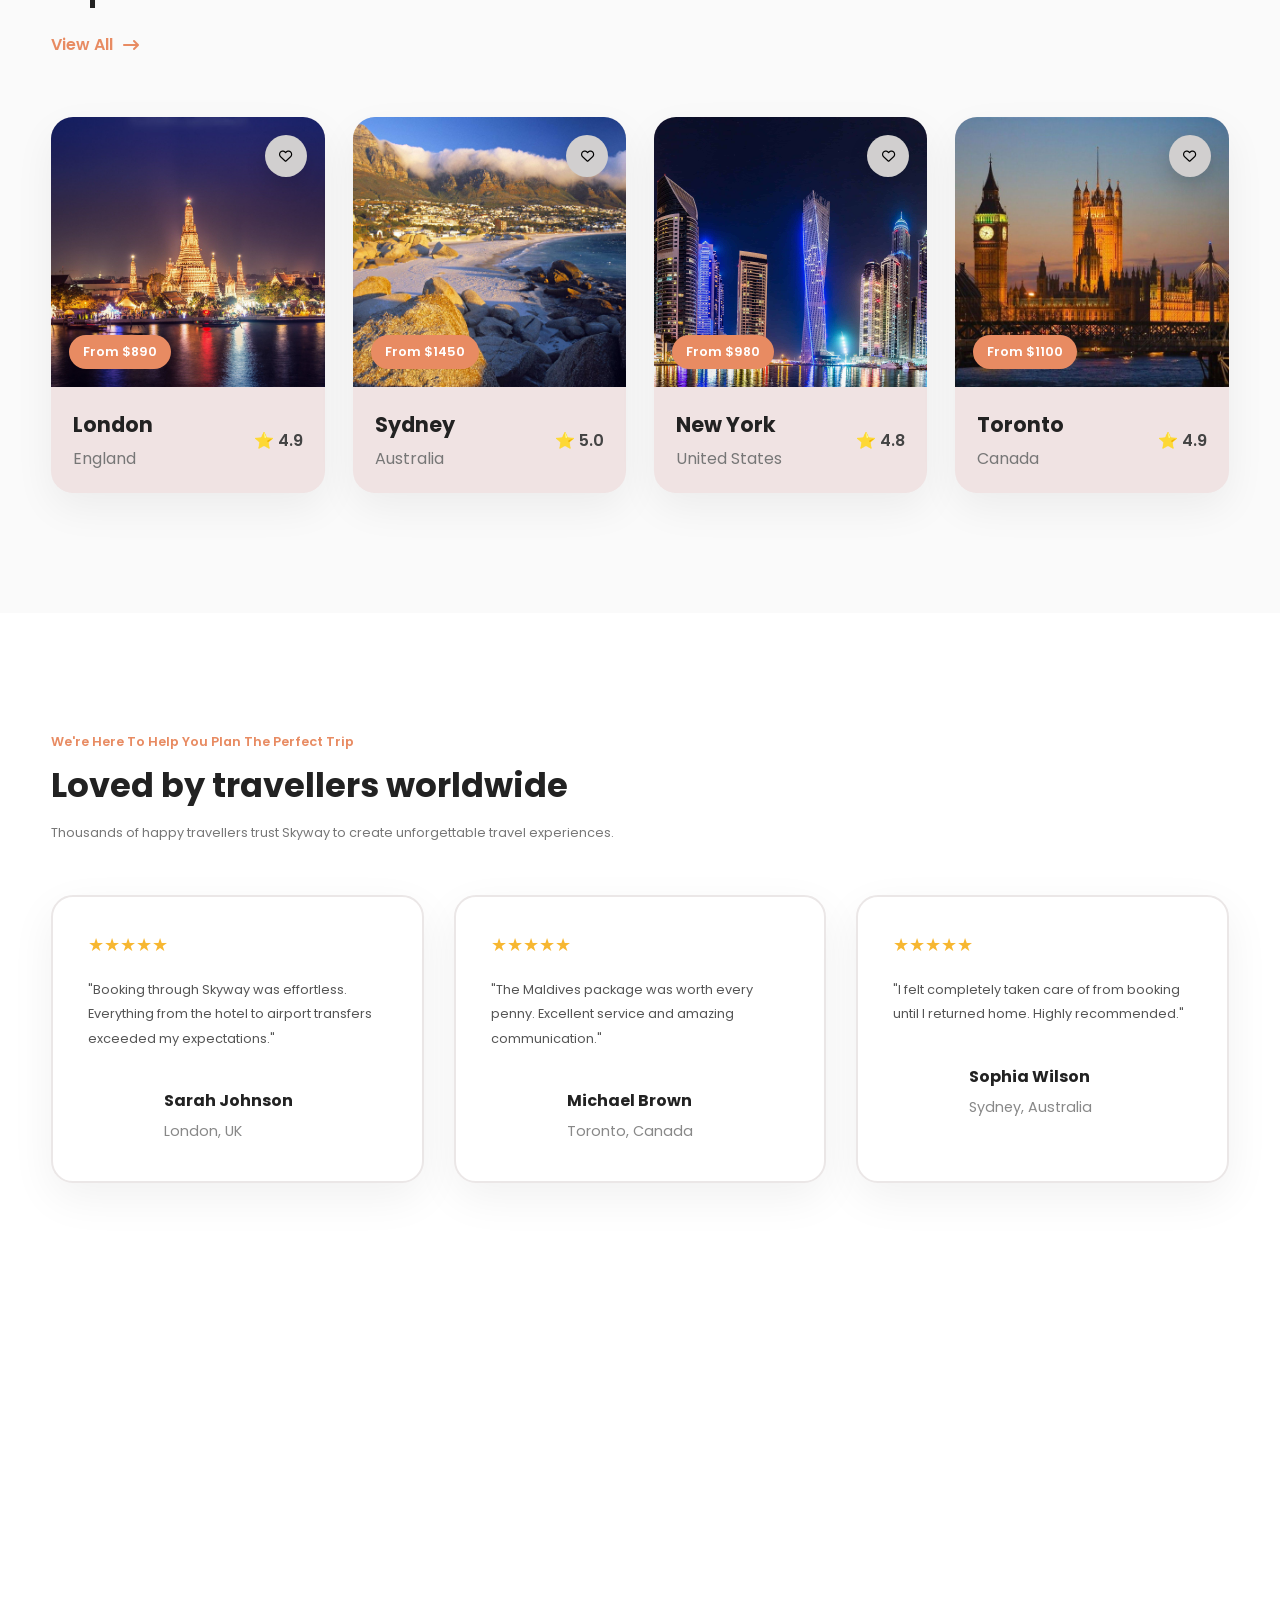
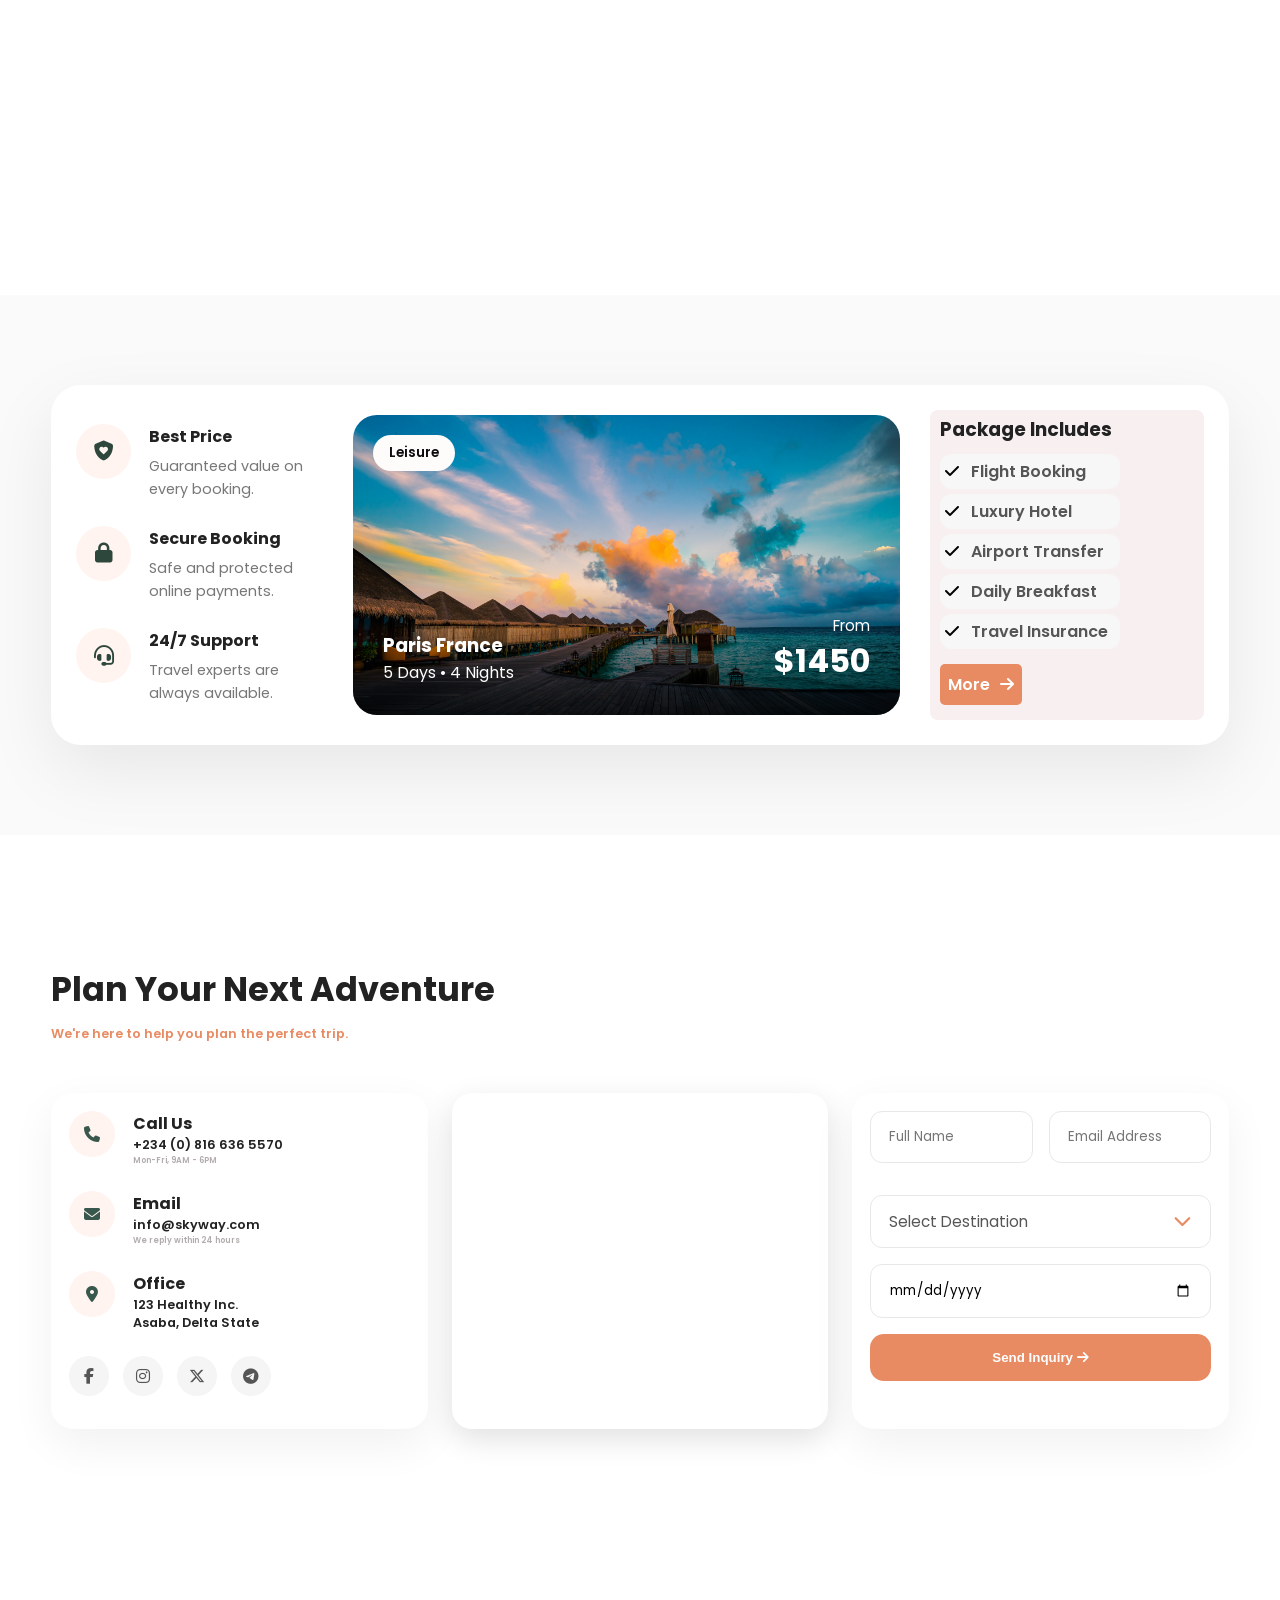
==== commit 3d14911b: "Updated Animation added to various sections and images" ====
--- a/index.html
+++ b/index.html
@@ -88,7 +88,7 @@
 
 <!-- ================= HERO ================= -->
 
-<section class="hero" reveal>
+<section class="hero">
 
     <div class="container hero-content">
 
@@ -373,14 +373,14 @@
                 <img
                     src="asset/images/airolane.jpg"
                     alt="airplane"
-                    class="plane-image scroll-image">
+                    class="plane-image">
                      
 
 
                 <img
                     src="asset/images/passport.png"
                     alt="passport"
-                    class="info-image scroll-image">
+                    class="info-image">
 
             </div>
 
--- a/CSS/style.css
+++ b/CSS/style.css
@@ -408,7 +408,7 @@
 
     min-height:100vh;
 
-    background:url("../asset/images/background.png") center/cover;
+    /* background:url("../asset/images/background.png") center/cover; */
 
     display:flex;
 
--- a/CSS/animation.css
+++ b/CSS/animation.css
@@ -18,15 +18,9 @@
 }
 
 /* =========================================
-   SKYWAY PAGE ANIMATIONS
-========================================= */
-
-
-/* -----------------------------------------
    HERO LOAD ANIMATIONS
------------------------------------------ */
-
-/* Logo */
+========================================= */
+
 .header .logo {
     opacity: 0;
     animation: heroSlideLeft 0.9s ease-out forwards;
@@ -89,66 +83,91 @@
 
 
 /* =========================================
-   HERO BACKGROUND ZOOM
+   HERO BACKGROUND ANIMATION
 ========================================= */
 
 .hero {
-    animation: heroZoom 12s ease-out both;
-}
-
-
-@keyframes heroZoom {
+    position: relative;
+    overflow: hidden;
+
+    background-repeat: no-repeat;
+    background-size: cover;
+    background-position: center;
+}
+
+
+/* Animated background layer */
+.hero::before {
+    content: "";
+    position: absolute;
+    inset: -30px;
+
+    background: url("../asset/images/background.png")
+                center / cover
+                no-repeat;
+
+    animation: cinematicHero 20s ease-in-out infinite alternate;
+
+    will-change: transform;
+
+    z-index: 0;
+}
+
+
+@keyframes cinematicHero {
 
     from {
-        background-size: 105%;
+        transform: scale(1.02);
     }
 
     to {
-        background-size: 100%;
-    }
-
-}
-
-/* -----------------------------------------
-   KEYFRAMES
------------------------------------------ */
-
-
-@keyframes slideInUp {
-    from {
-        opacity: 0;
-        transform: translateY(70px);
-    }
-
-    to {
-        opacity: 1;
-        transform: translateY(0);
-    }
-}
-
-
-/* =========================================
-   SCROLL ANIMATIONS
-========================================= */
-
-/* Elements waiting to appear */
+        transform: scale(1.06);
+    }
+
+}
+
+
+/* =========================================
+   HERO CONTENT LAYERS
+========================================= */
+
+.hero .overlay {
+    position: absolute;
+    inset: 0;
+    z-index: 1;
+}
+
+
+.hero .hero-content {
+    position: relative;
+    z-index: 2;
+}
+
+
+/* =========================================
+   SCROLL REVEAL
+========================================= */
+
 .scroll-reveal {
     opacity: 0;
     transform: translateY(70px);
+
     transition:
         opacity 0.8s ease,
         transform 0.8s ease;
 }
 
 
-/* When visible */
 .scroll-reveal.show {
     opacity: 1;
     transform: translateY(0);
 }
 
 
-/* Images */
+/* =========================================
+   IMAGE REVEAL
+========================================= */
+
 .scroll-image {
     opacity: 0;
     transform: translateY(60px) scale(0.96);
@@ -165,9 +184,66 @@
 }
 
 
-/* -----------------------------------------
+/* =========================================
+   SECTION REVEAL
+========================================= */
+
+.reveal {
+    opacity: 0;
+    transform: translateY(50px);
+
+    transition:
+        opacity 0.9s ease,
+        transform 0.9s ease;
+}
+
+
+.reveal.show {
+    opacity: 1;
+    transform: translateY(0);
+}
+
+
+/* =========================================
+   STAGGERED CARDS
+========================================= */
+
+.reveal-card {
+    opacity: 0;
+    transform: translateY(45px);
+
+    transition:
+        opacity 0.8s ease,
+        transform 0.8s ease;
+}
+
+
+.reveal-card.show {
+    opacity: 1;
+    transform: translateY(0);
+}
+
+
+.reveal-card:nth-child(1) {
+    transition-delay: 0.1s;
+}
+
+.reveal-card:nth-child(2) {
+    transition-delay: 0.2s;
+}
+
+.reveal-card:nth-child(3) {
+    transition-delay: 0.3s;
+}
+
+.reveal-card:nth-child(4) {
+    transition-delay: 0.4s;
+}
+
+
+/* =========================================
    REDUCED MOTION
------------------------------------------ */
+========================================= */
 
 @media (prefers-reduced-motion: reduce) {
 
@@ -179,58 +255,4 @@
         transition-duration: 0.01ms !important;
     }
 
-}
-
-/* =========================================
-   SECTION REVEAL
-========================================= */
-
-.reveal {
-    opacity: 0;
-    transform: translateY(50px);
-    transition:
-        opacity 0.9s ease,
-        transform 0.9s ease;
-}
-
-.reveal.show {
-    opacity: 1;
-    transform: translateY(0);
-}
-
-
-/* =========================================
-   STAGGERED CARDS
-========================================= */
-
-.reveal-card {
-    opacity: 0;
-    transform: translateY(45px);
-    transition:
-        opacity 0.8s ease,
-        transform 0.8s ease;
-}
-
-.reveal-card.show {
-    opacity: 1;
-    transform: translateY(0);
-}
-
-
-/* Different delays for cards */
-
-.reveal-card:nth-child(1) {
-    transition-delay: 0.1s;
-}
-
-.reveal-card:nth-child(2) {
-    transition-delay: 0.2s;
-}
-
-.reveal-card:nth-child(3) {
-    transition-delay: 0.3s;
-}
-
-.reveal-card:nth-child(4) {
-    transition-delay: 0.4s;
 }
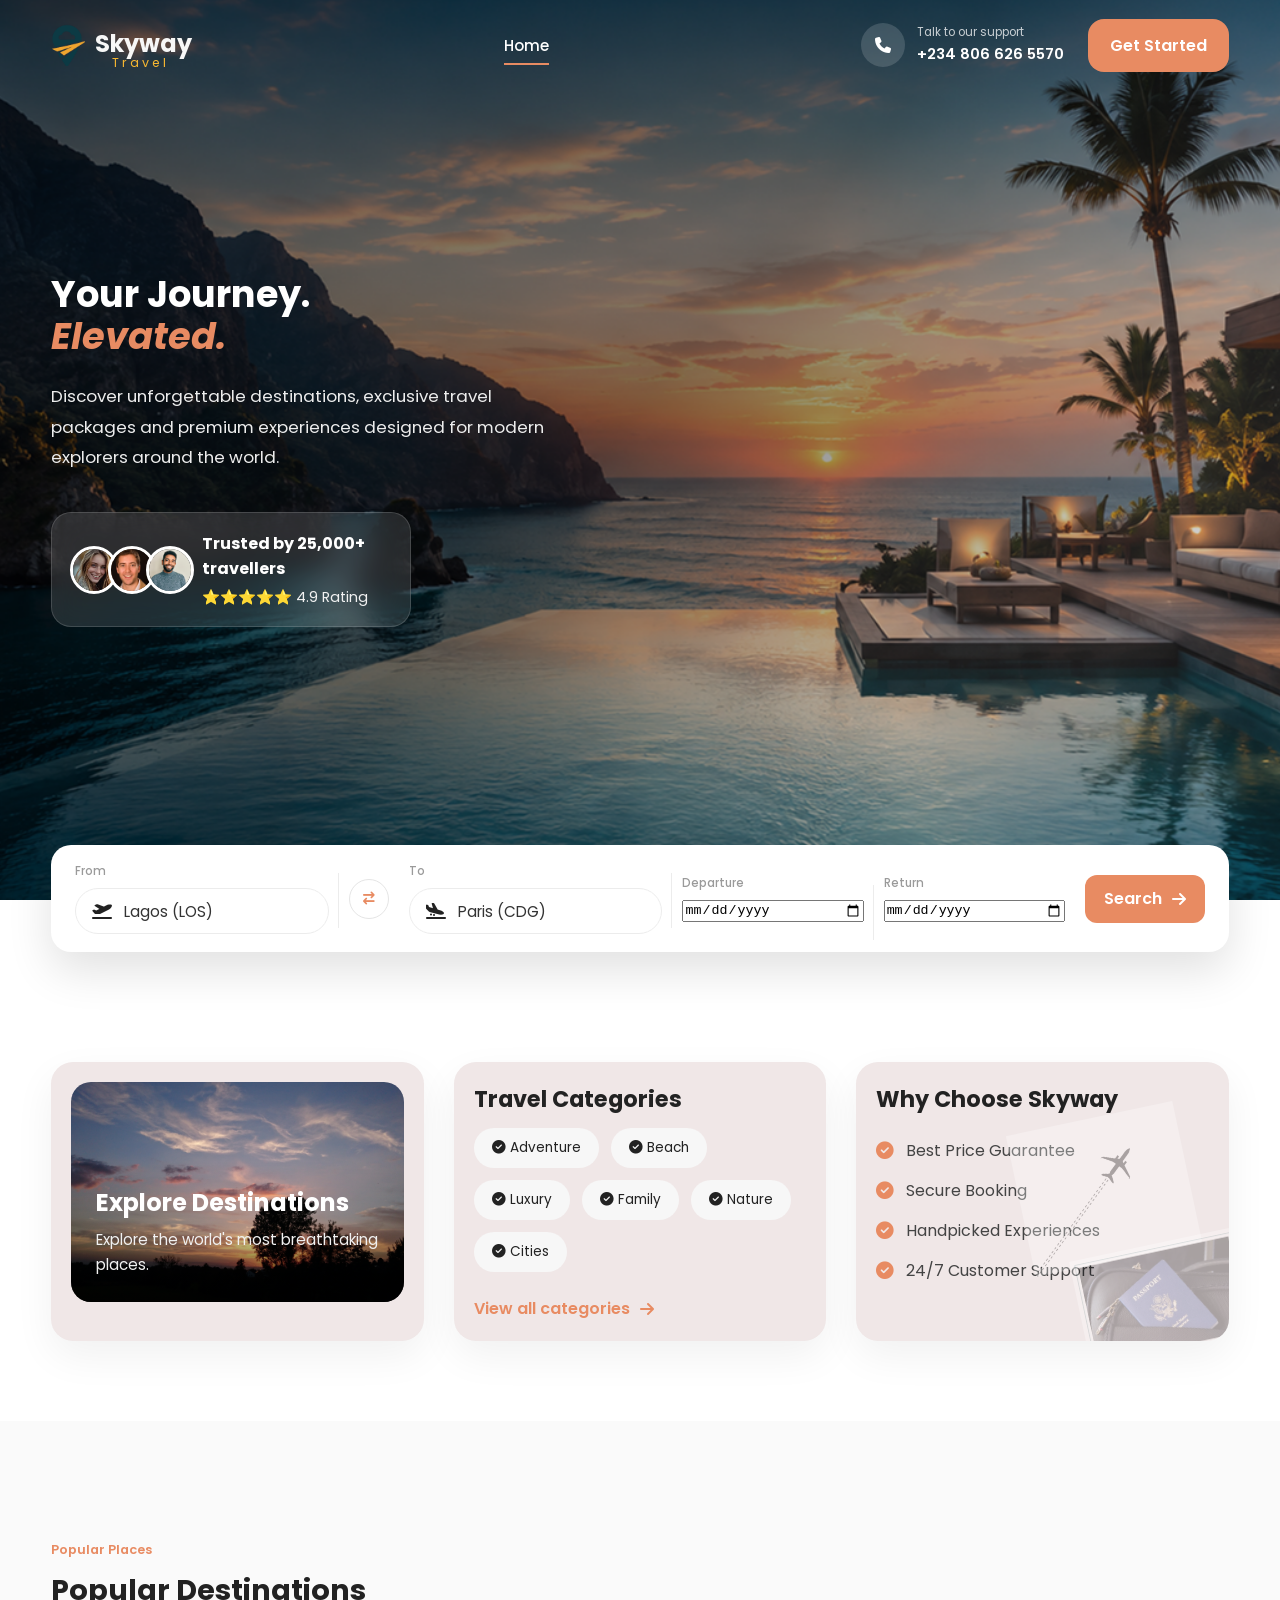
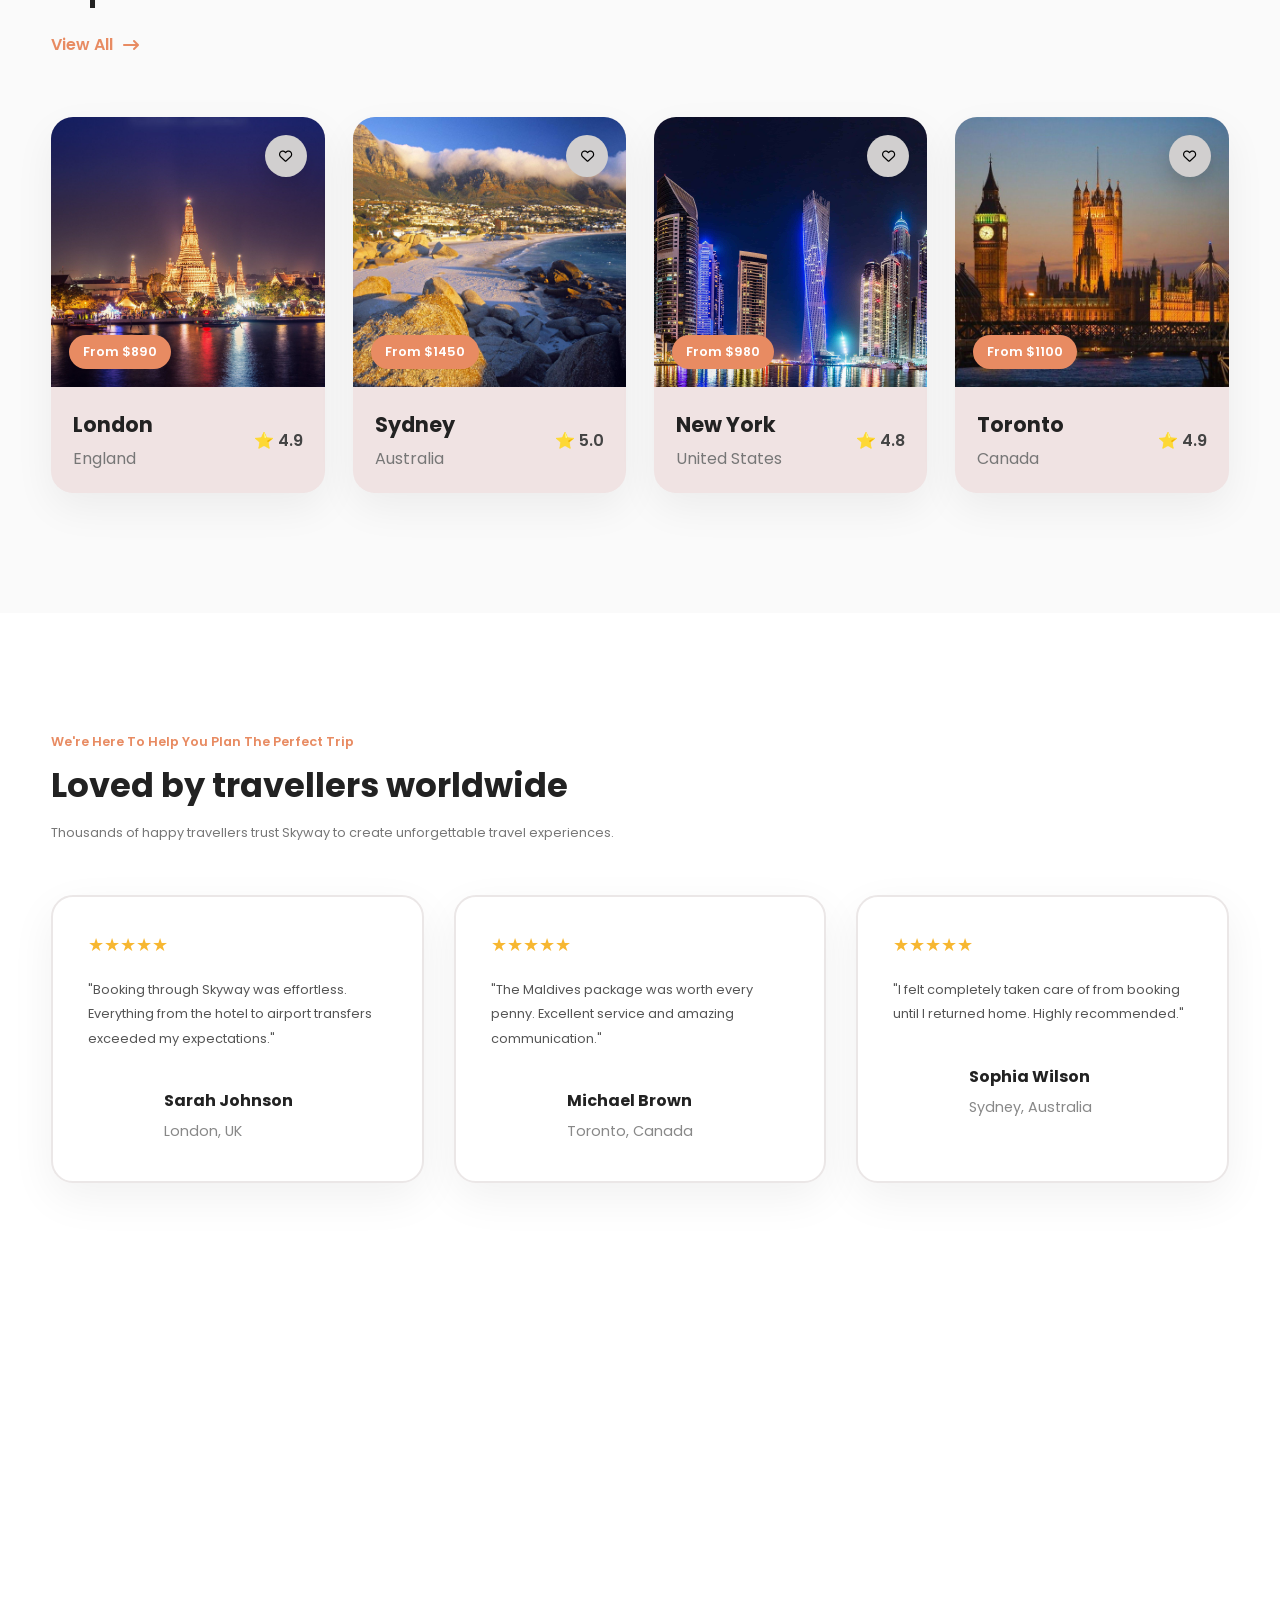
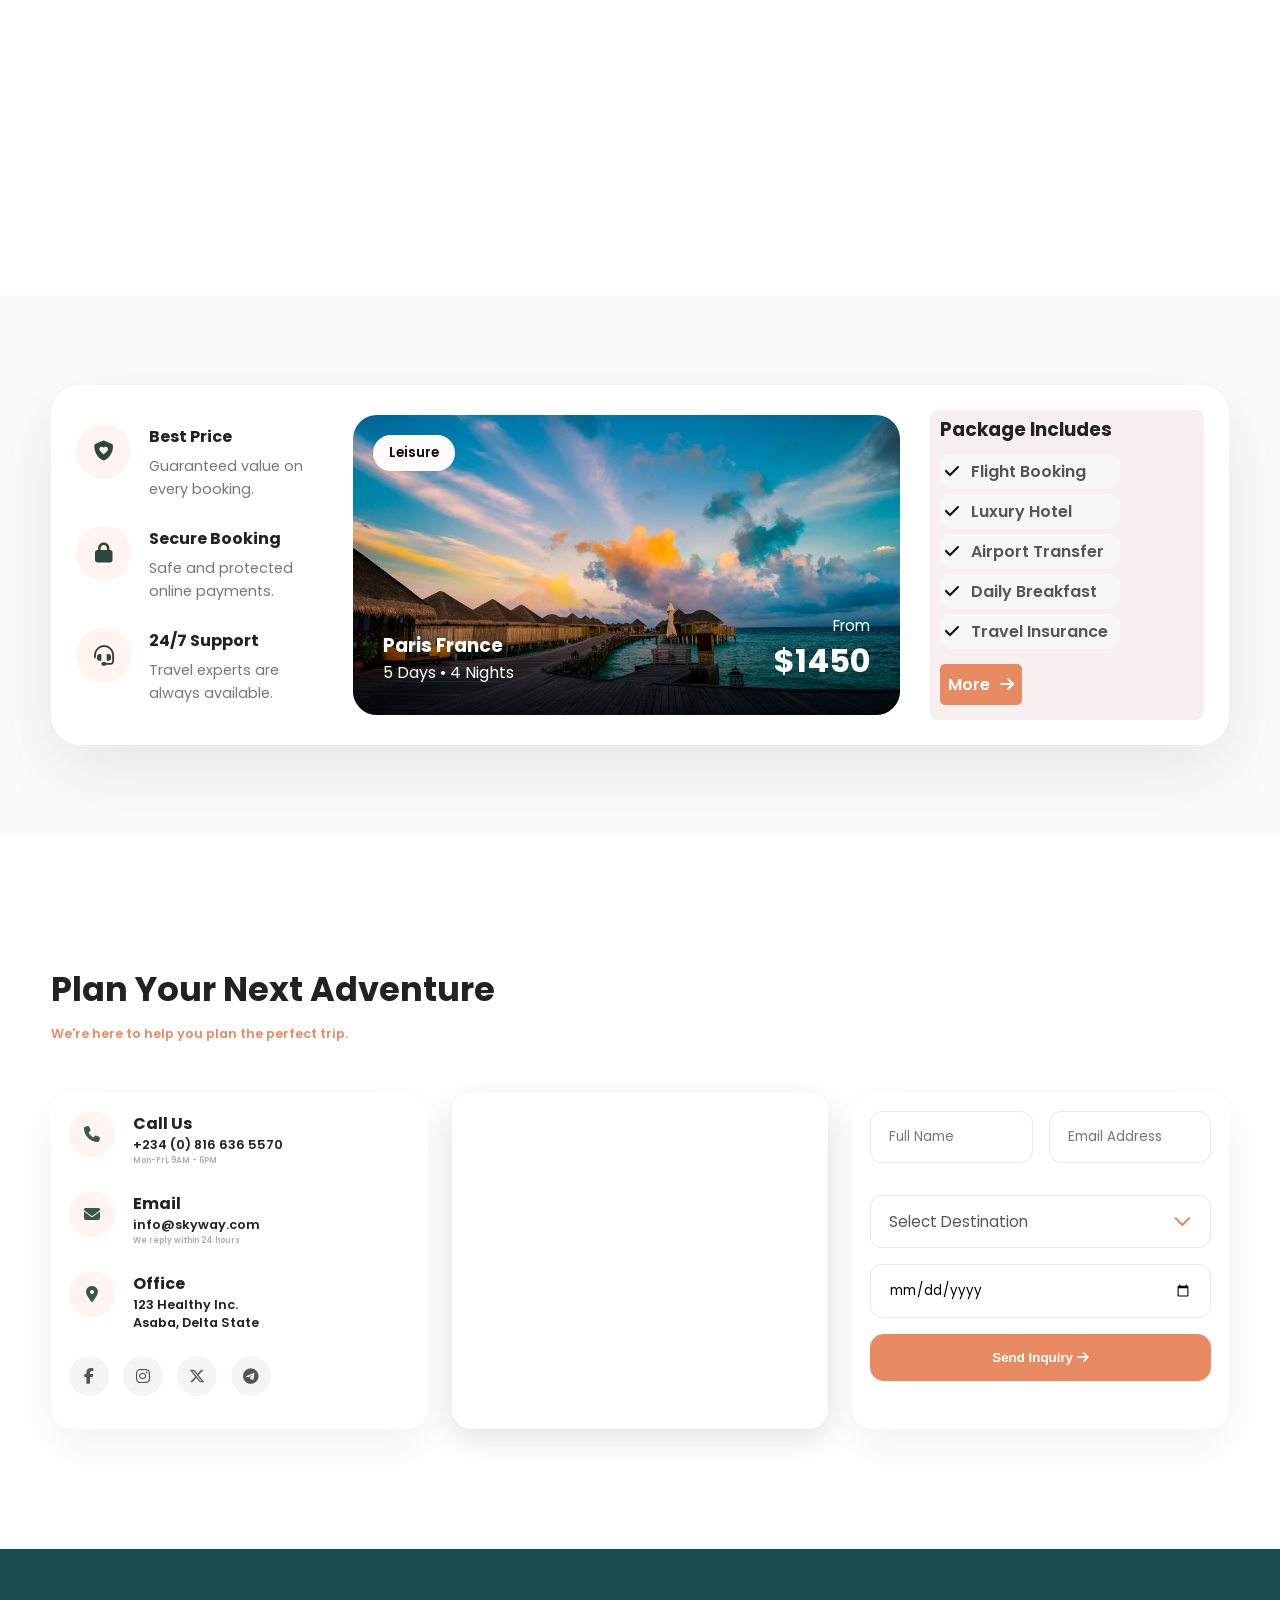
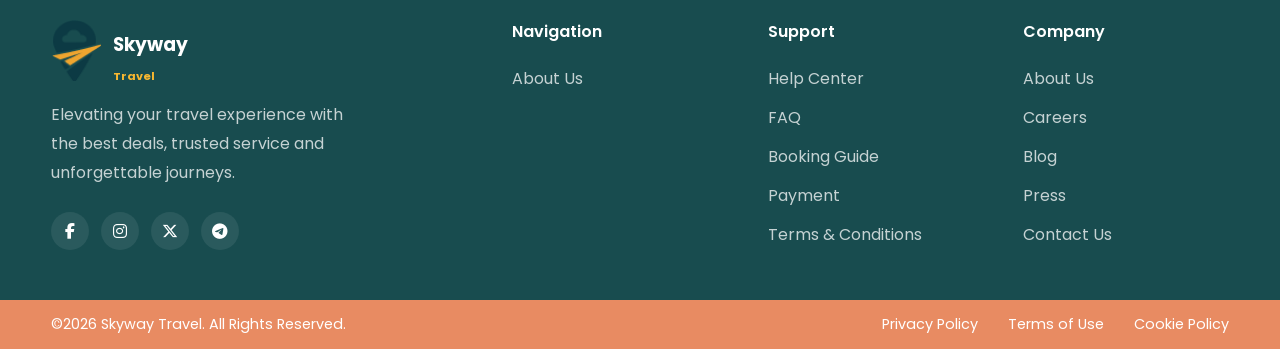
==== commit 7f1378a1: "Updated Animation added to various sections and images" ====
--- a/index.html
+++ b/index.html
@@ -52,8 +52,6 @@
         <nav class="nav-links">
 
             <a href="index.html" class="active">Home</a>
-            <a href="#">About</a>
-
         </nav>
 
         <!-- Right Side -->
